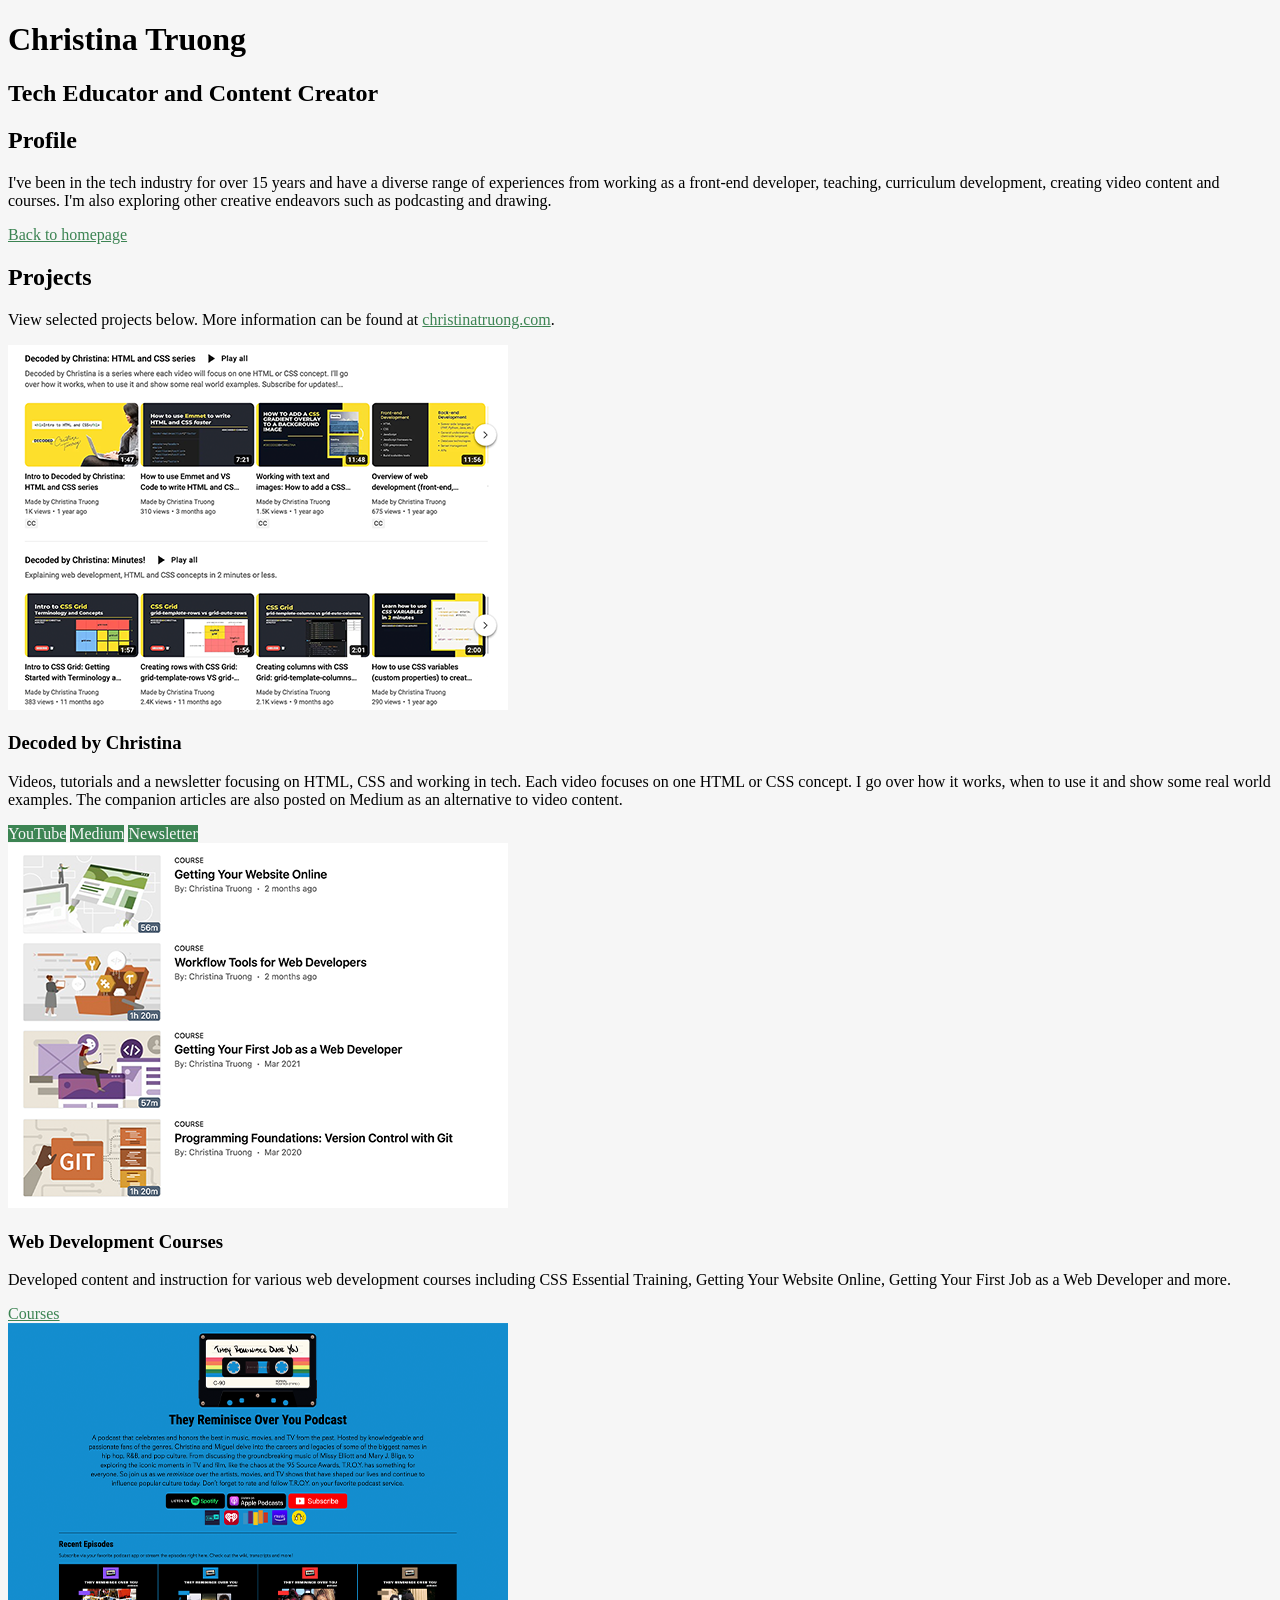
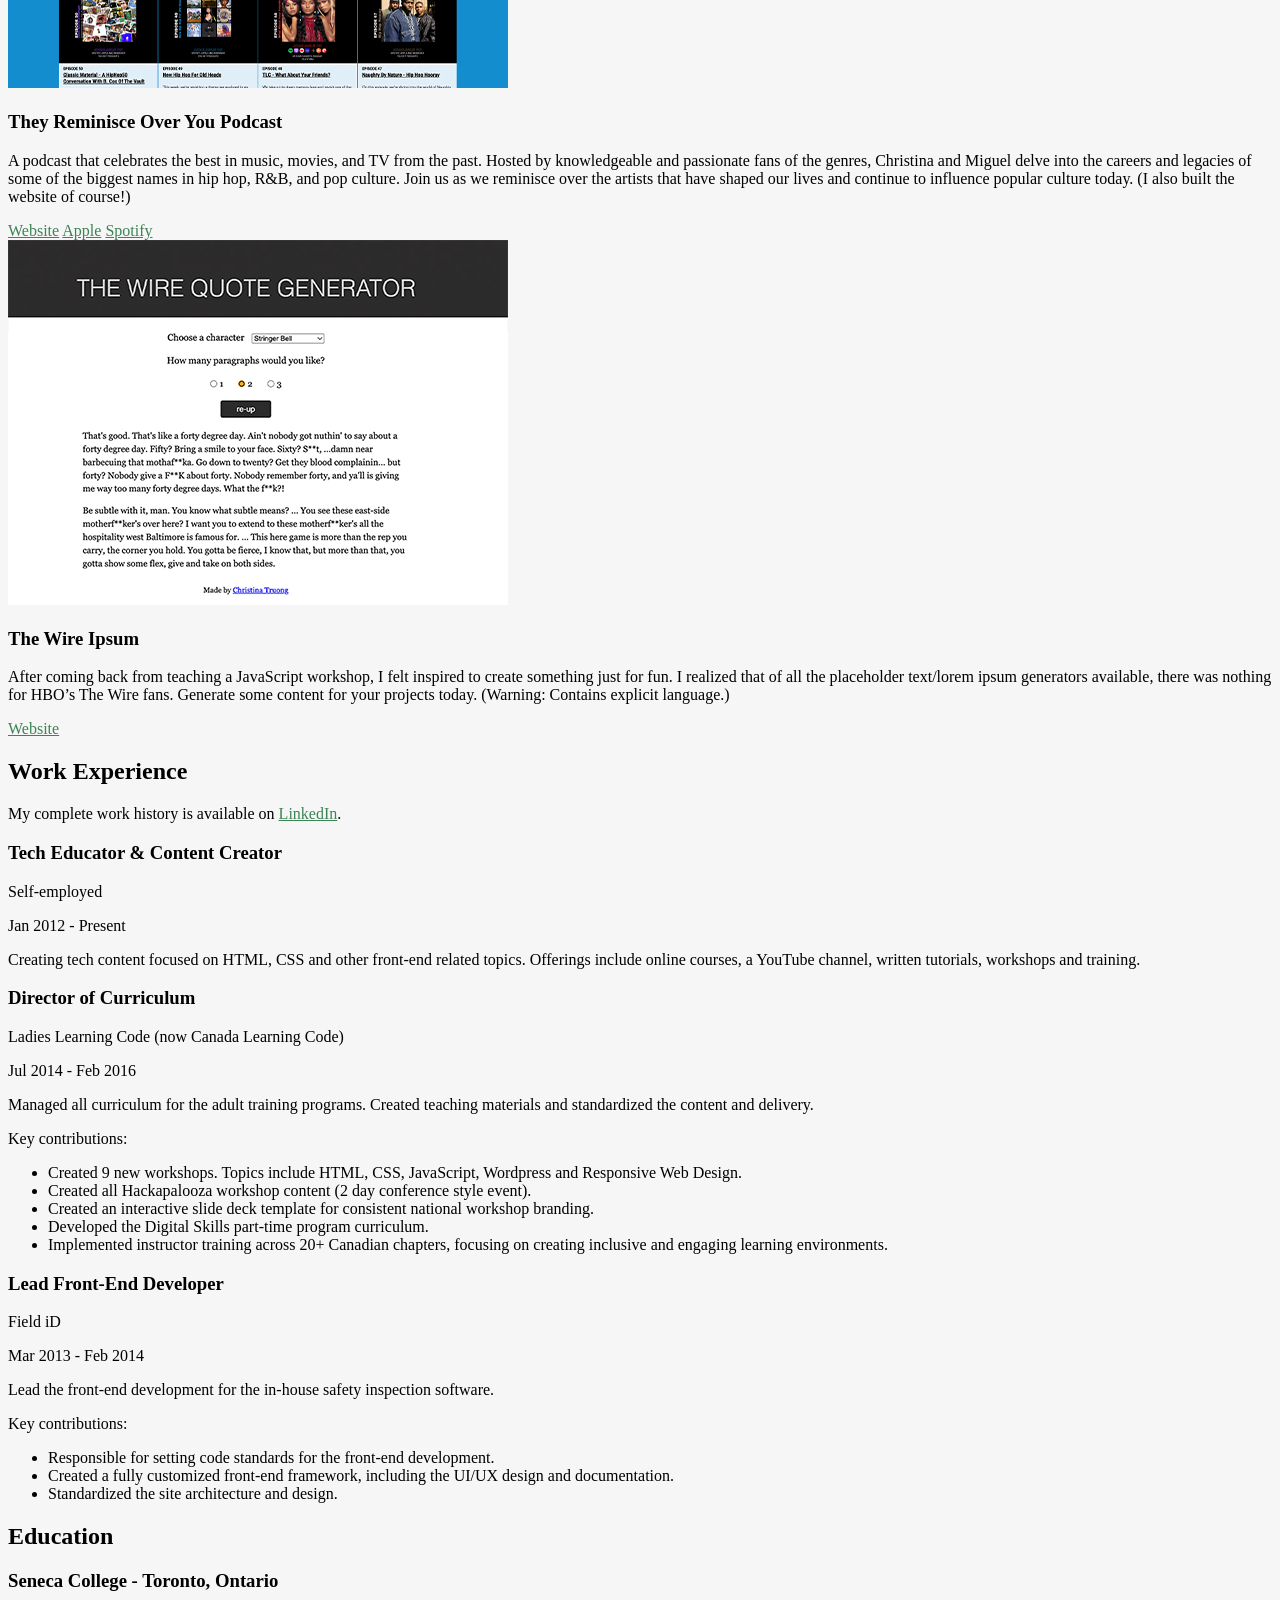
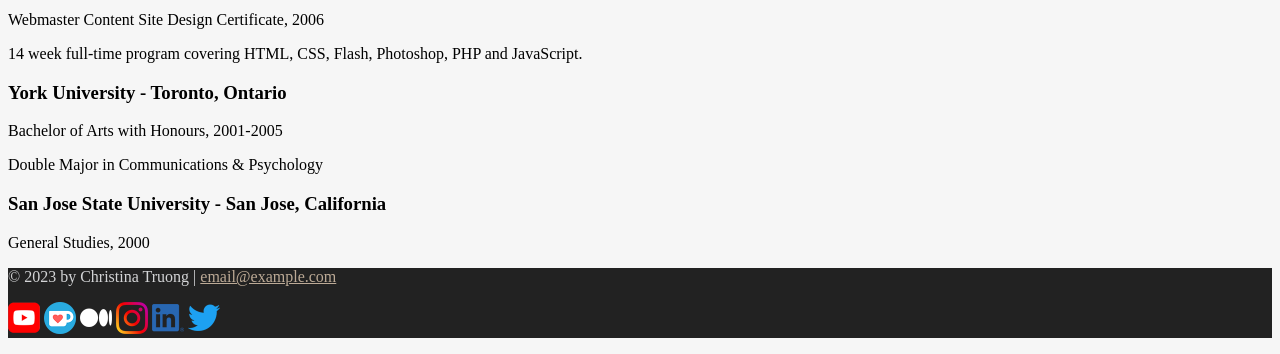
==== resume.html @ f08f42b4 "Style social links and box sizing" ====
<!DOCTYPE html>
<html lang="en">
  <head>
    <meta charset="UTF-8">
    <meta name="viewport" content="width=device-width, initial-scale=1.0">
    <title>Resume | Christina Truong, Tech Educator and Content Creator</title>
    <link rel="stylesheet" href="css/styles.css">
  </head>
  <body class="resume">
    <!-- //  INTRO  // -->
    <header>
      <h1>Christina Truong</h1>
      <h2>Tech Educator and Content Creator</h2>
    </header>

    <main>
      <!-- //  PROFILE  // -->
      <section>
        <h2>Profile</h2>
        <p>I've been in the tech industry for over 15 years and have a diverse range of experiences from working as a front-end developer, teaching, curriculum development, creating video content and courses. I'm also exploring other creative endeavors such as podcasting and drawing.</p>
        
        <a href="index.html">Back to homepage</a>
      </section>

      <!-- //  PROJECTS  // -->
      <section>
        <h2>Projects</h2>
        <p>View selected projects below. More information can be found at <a href="https://christinatruong.com" target="_blank">christinatruong.com</a>.</p>

        <section>
          <img src="images/project-decoded-youtube-500px.png" srcset="images/project-decoded-youtube-1000px.png 2x" alt="Decoded by Christina YouTube video thumbnails">
          <h3>Decoded by Christina</h3>
          <p>Videos, tutorials and a newsletter focusing on HTML, CSS and working in tech. Each video focuses on one HTML or CSS concept. I go over how it works, when to use it and show some real world examples. The companion articles are also posted on Medium as an alternative to video content.</p>
          <a class="btn" href="https://www.youtube.com/@madebychristina" target="_blank">YouTube</a>
          <a class="btn" href="https://medium.com/@christinatruong" target="_blank">Medium</a>
          <a class="btn" href="https://bychristina.substack.com/" target="_blank">Newsletter</a>
        </section>

        <section>
          <img src="images/project-courses-500px.png" srcset="images/project-courses-1000px.png 2x" alt="List of course names and thumbnails">
          <h3>Web Development Courses</h3>
          <p>Developed content and instruction for various web development courses including CSS Essential Training, Getting Your Website Online, Getting Your First Job as a Web Developer and more.</p>
          <a href="https://christinatruong.com/courses/" target="_blank">Courses</a>
        </section>

        <section>
          <img src="images/project-troy-podcast-500px.png" srcset="images/project-troy-podcast-1000px.png 2x" alt="The TROY podcast website homepage">
          <h3>They Reminisce Over You Podcast</h3>
          <p>A podcast that celebrates the best in music, movies, and TV from the past. Hosted by knowledgeable and passionate fans of the genres, Christina and Miguel delve into the careers and legacies of some of the biggest names in hip hop, R&B, and pop culture. Join us as we reminisce over the artists that have shaped our lives and continue to influence popular culture today. (I also built the website of course!)</p>
          <a href="https://troypodcast.com/" target="_blank">Website</a>
          <a href="https://podcasts.apple.com/us/podcast/they-reminisce-over-you/id1541737531" target="_blank">Apple</a>
          <a href="https://open.spotify.com/show/7JsQ0j7qldRFpHt63AI8Cn" target="_blank">Spotify</a>
        </section>
        
        <section>
          <img src="images/project-the-wire-ipsum-500px.png" srcset="images/project-the-wire-ipsum-1000px.png 2x" alt="The Wire Ipsum quote generator website">
          <h3>The Wire Ipsum</h3>
          <p>After coming back from teaching a JavaScript workshop, I felt inspired to create something just for fun. I realized that of all the placeholder text/lorem ipsum generators available, there was nothing for HBO’s The Wire fans. Generate some content for your projects today. (Warning: Contains explicit language.)</p>
          <a href="https://thewireipsum.com" target="_blank">Website</a>
        </section>
      </section>

      <!-- //  WORK EXPERIENCE  // -->
      <section>
        <!-- Start content edits below this line.  -->
        <h2>Work Experience</h2>
        <p>My complete work history is available on <a href="https://ca.linkedin.com/in/christinatruong" target="_blank">LinkedIn</a>.</p>

        <section>
          <h3>Tech Educator & Content Creator</h3>
          <p>Self-employed</p>
          <p>Jan 2012 - Present</p>
          
          <p>Creating tech content focused on HTML, CSS and other front-end related topics. Offerings include online courses, a YouTube channel, written tutorials, workshops and training.</p>
        </section>
  
        <section>
          <h3>Director of Curriculum</h3>
          <p>Ladies Learning Code (now Canada Learning Code)</p>
          <p>Jul 2014 - Feb 2016</p>
          
          <p>Managed all curriculum for the adult training programs. Created teaching materials and standardized the content and delivery.</p>
          <p>Key contributions:</p>
          <ul>
            <li>Created 9 new workshops. Topics include HTML, CSS, JavaScript, Wordpress and Responsive Web Design.</li>
            <li>Created all Hackapalooza workshop content (2 day conference style event).</li>
            <li>Created an interactive slide deck template for consistent national workshop branding.</li>
            <li>Developed the Digital Skills part-time program curriculum.</li>
            <li>Implemented instructor training across 20+ Canadian chapters, focusing on creating inclusive and engaging learning environments.</li>
          </ul>
        </section>
  
        <section>
          <h3>Lead Front-End Developer</h3>
          <p>Field iD</p>
          <p>Mar 2013 - Feb 2014</p>
          
          <p>Lead the front-end development for the in-house safety inspection software.</p>
          <p>Key contributions:</p>
          <ul>
            <li>Responsible for setting code standards for the front-end development.</li>
            <li>Created a fully customized front-end framework, including the UI/UX design and documentation.</li>
            <li>Standardized the site architecture and design.</li>
          </ul>
        </section>
      </section>


      <!-- //  EDUCATION & CERTIFICATIONS  // -->
      <section>
        <!-- Start content edits below this line.  -->
        <h2>Education</h2>

        <section>
          <h3>Seneca College - Toronto, Ontario</h3>
          <p>Webmaster Content Site Design Certificate, 2006</p>
          <p>14 week full-time program covering HTML, CSS, Flash, Photoshop, PHP and JavaScript.</p>
        </section>
  
        <section>
          <h3>York University - Toronto, Ontario</h3>
          <p>Bachelor of Arts with Honours, 2001-2005</p>
          <p>Double Major in Communications & Psychology</p>
        </section>
  
        <section>
          <h3>San Jose State University - San Jose, California</h3>
          <p>General Studies, 2000</p>
        </section>
      </section>
    </main>


    <!-- //  FOOTER INFO, SOCIAL MEDIA  // -->
    <footer>
      <p>© 2023 by Christina Truong |  <a href="mailto:email@example.com">email@example.com</a></p>

      <ul class="socials">
        <li>
          <a href="https://www.youtube.com/@madebychristina" target="_blank"><img src="images/icon-logo-youtube.png" alt="My YouTube channel"></a>
        </li>
        <li>
          <a href="https://ko-fi.com/christinatruong" target="_blank"><img src="images/icon-logo-ko-fi.png" alt="My Ko-Fi homepage"></a>
        </li>
        <li>
          <a href="https://medium.com/@christinatruong" target="_blank"><img src="images/icon-logo-medium.png" alt="My Medium homepage"></a>
        </li>
        <li>
          <a href="https://www.instagram.com/christina.is.online/" target="_blank"><img src="images/icon-logo-instagram.png" alt="My Instagram"></a>
        </li>
        <li>
          <a href="https://ca.linkedin.com/in/christinatruong" target="_blank"><img src="images/icon-logo-linkedin.png" alt="My LinkedIn profile"></a>
        </li>
        <li>
          <a href="https://twitter.com/christinatruong" target="_blank"><img src="images/icon-logo-twitter.png" alt="My Twitter profile"></a>
        </li>
      </ul>
    </footer>
  </body>
</html>
---- css/styles.css ----
/*
COLOR PALETTE

Dark green    #3c8453
Sandy beige   #bcaa96
Dark gray     #222222
Light gray    #d3d4d6
Off-white     #f6f6f6
*/

/* GLOBAL STYLES 
------------------------------------*/
/*
  https://www.paulirish.com/2012/box-sizing-border-box-ftw/
*/
html {
    box-sizing: border-box;
}
*, *:before, *:after {
    box-sizing: inherit;
}
body {
    background: #f6f6f6; 
}

/* links */
a {
    color: #3c8453;
}
a:hover {
    color: #bcaa96;
    text-decoration: none;
}
footer a {
    color: #bcaa96;
}
footer a:hover {
    color: #3c8453;
}
.btn {
    background: #3c8453;
    color: #f6f6f6;
    text-decoration: none;
}
/* HOME
------------------------------------*/
.home {
    background:url(../images/bg-home-office-studio.jpg) no-repeat;
    background-size: cover;
}
.home .content-wrapper {
    background: rgb(225 225 225 / 0.9);
}
/* RESUME
------------------------------------*/

/* Profile
------------------------------------*/

/* Projects
------------------------------------*/

/* Work Experience
------------------------------------*/

/* Education
------------------------------------*/


/* FOOTER
------------------------------------*/
footer {
    background: #222;
    color: #d3d4d6;
}
.socials {
    list-style: none;
    padding: 0;
}
.socials li {
    display: inline-flex;
}
.socials img {
   width: 32px;
}
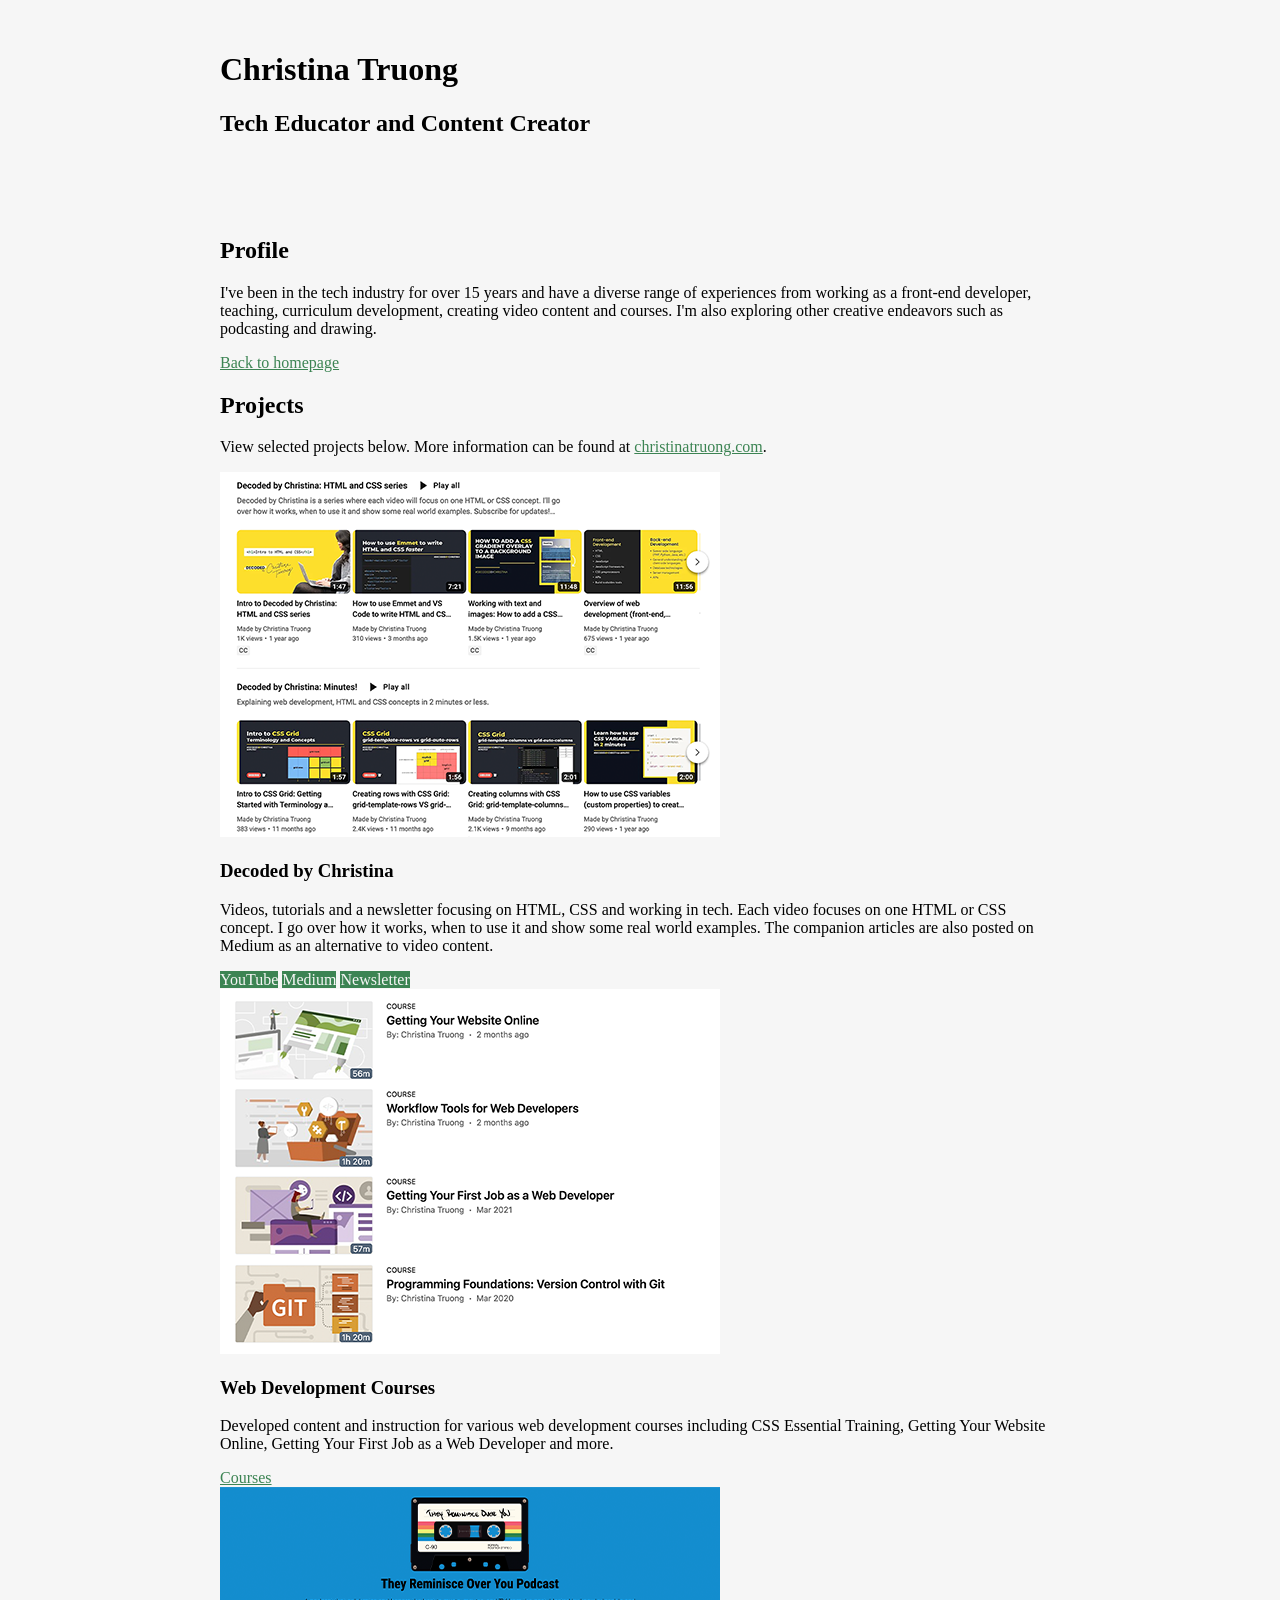
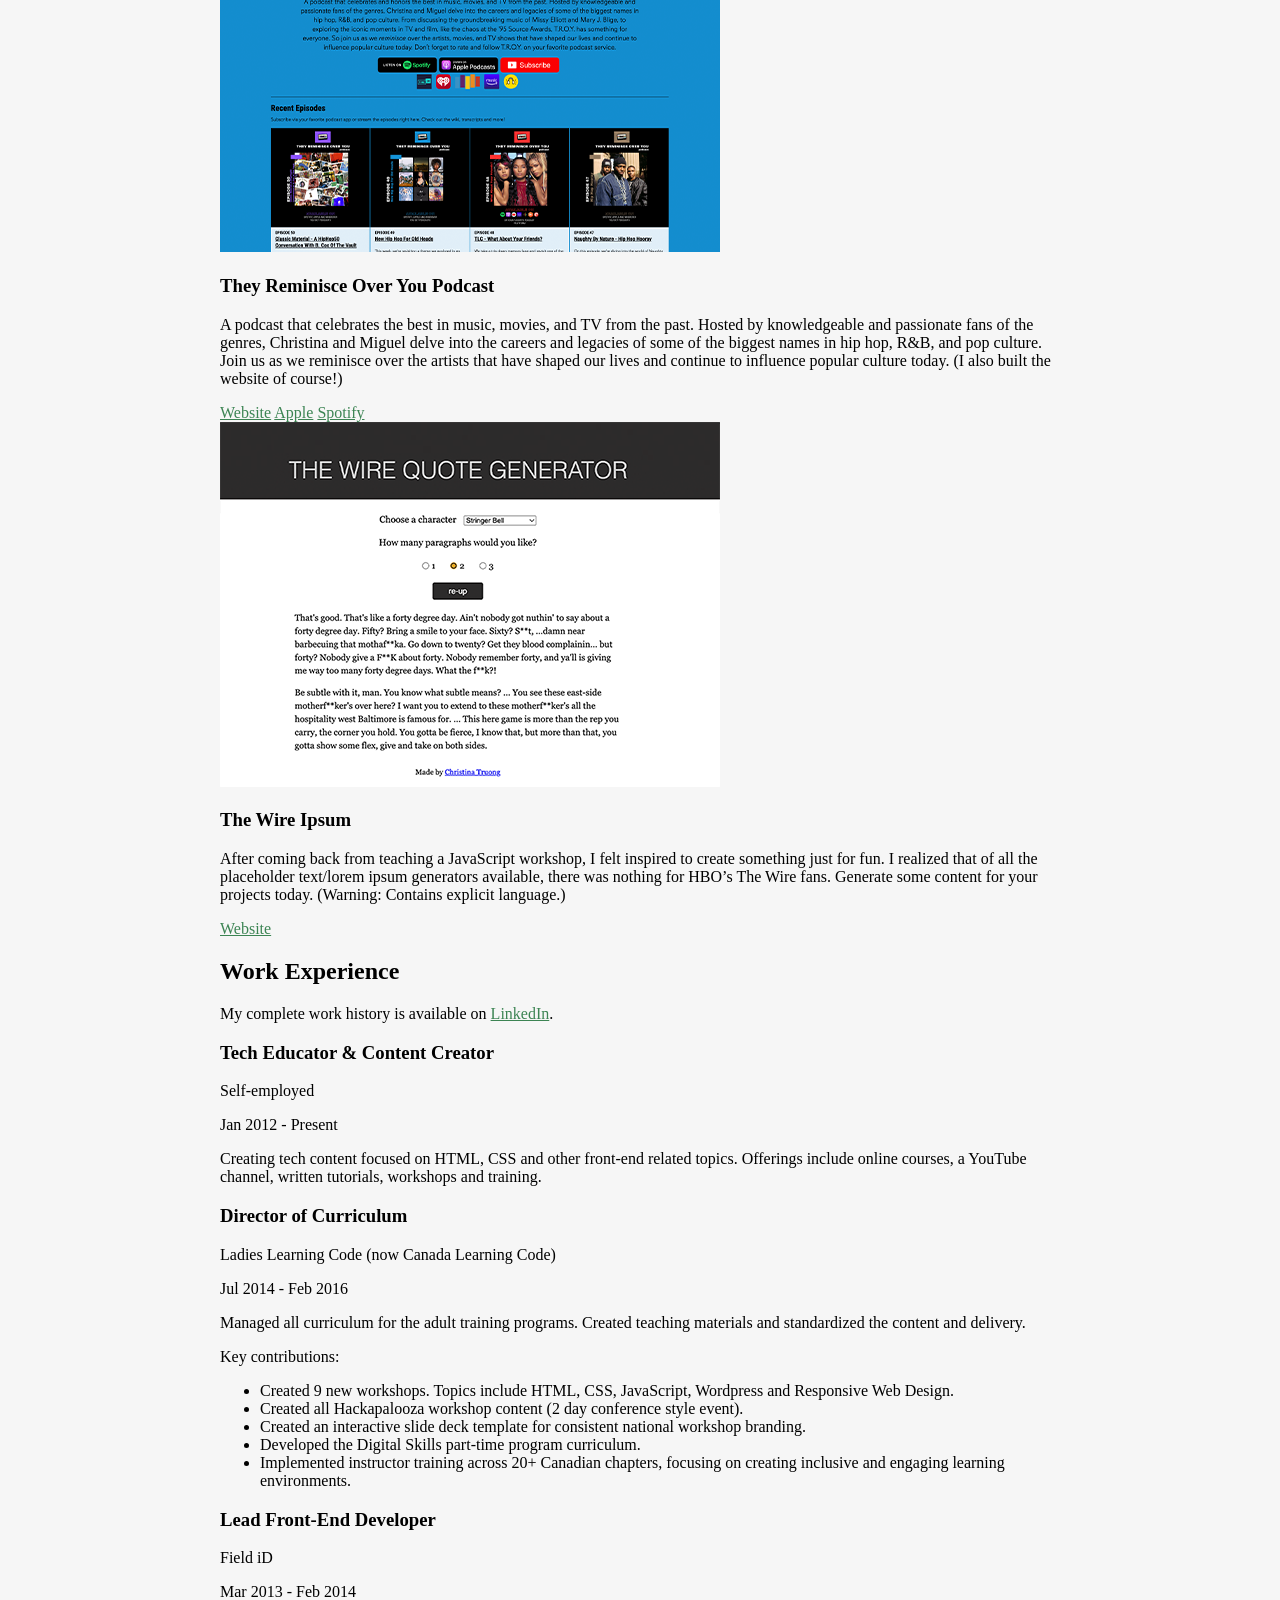
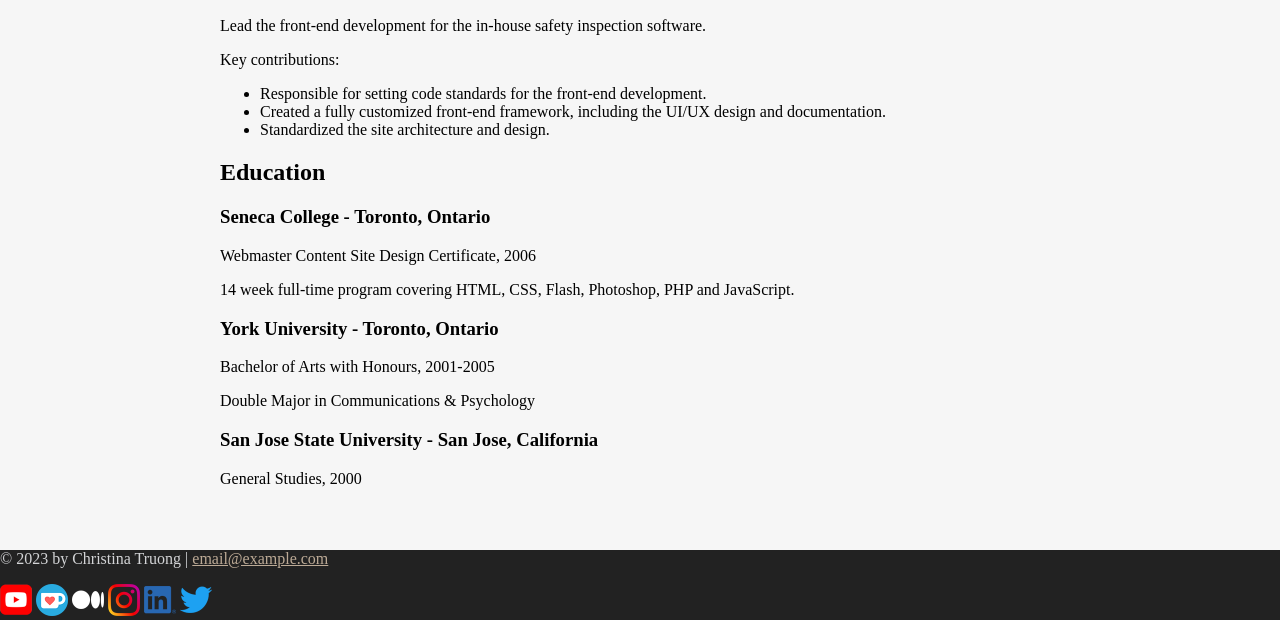
==== commit bf2ef484: "Style content wrapper" ====
--- a/resume.html
+++ b/resume.html
@@ -9,11 +9,13 @@
   <body class="resume">
     <!-- //  INTRO  // -->
     <header>
-      <h1>Christina Truong</h1>
-      <h2>Tech Educator and Content Creator</h2>
+      <div class="content-wrapper">
+        <h1>Christina Truong</h1>
+        <h2>Tech Educator and Content Creator</h2>
+      </div>
     </header>
-
-    <main>
+      
+    <main class="content-wrapper">
       <!-- //  PROFILE  // -->
       <section>
         <h2>Profile</h2>
--- a/css/styles.css
+++ b/css/styles.css
@@ -19,8 +19,12 @@
 *, *:before, *:after {
     box-sizing: inherit;
 }
+html, body{
+    height: 100%;
+}
 body {
-    background: #f6f6f6; 
+    background: #f6f6f6;
+    margin: 0; 
 }
 
 /* links */
@@ -41,6 +45,11 @@
     background: #3c8453;
     color: #f6f6f6;
     text-decoration: none;
+}
+.content-wrapper {
+    margin: 0 auto;
+    padding: 30px;
+    width: 900px;
 }
 /* HOME
 ------------------------------------*/
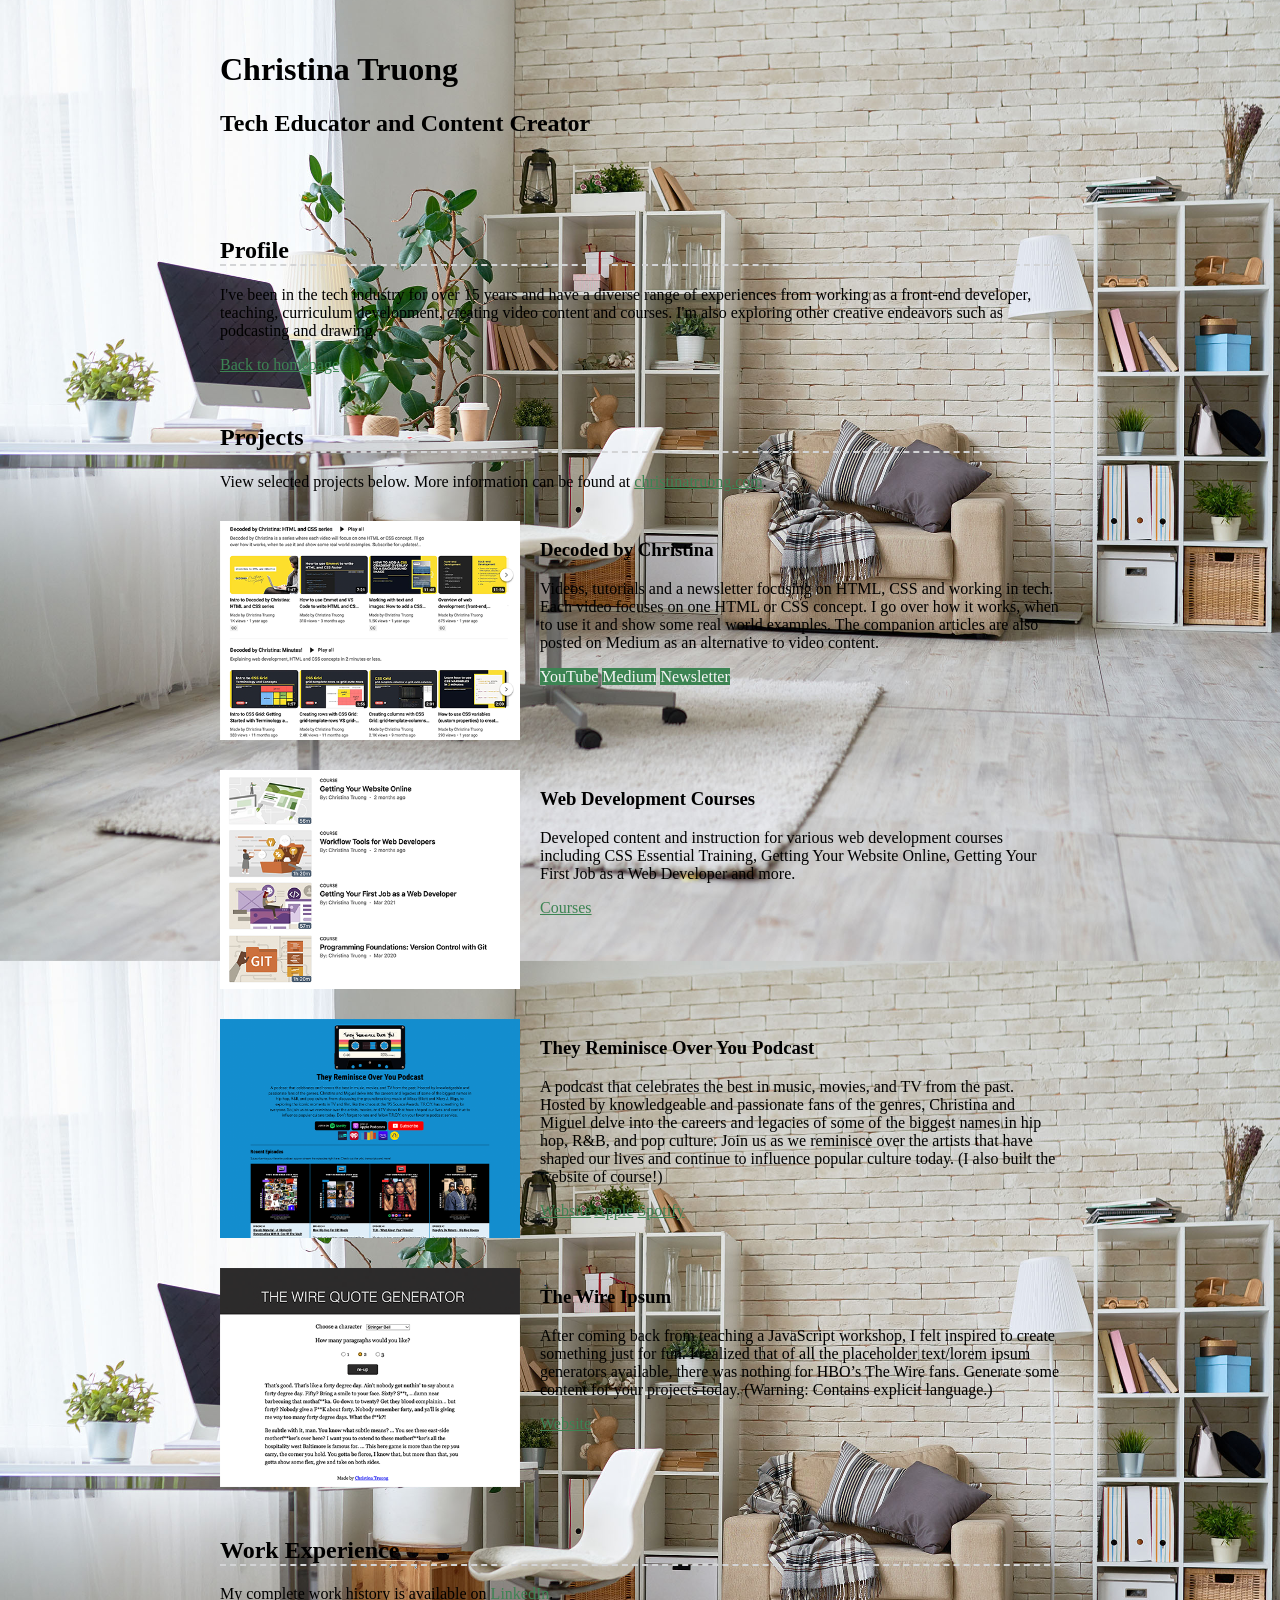
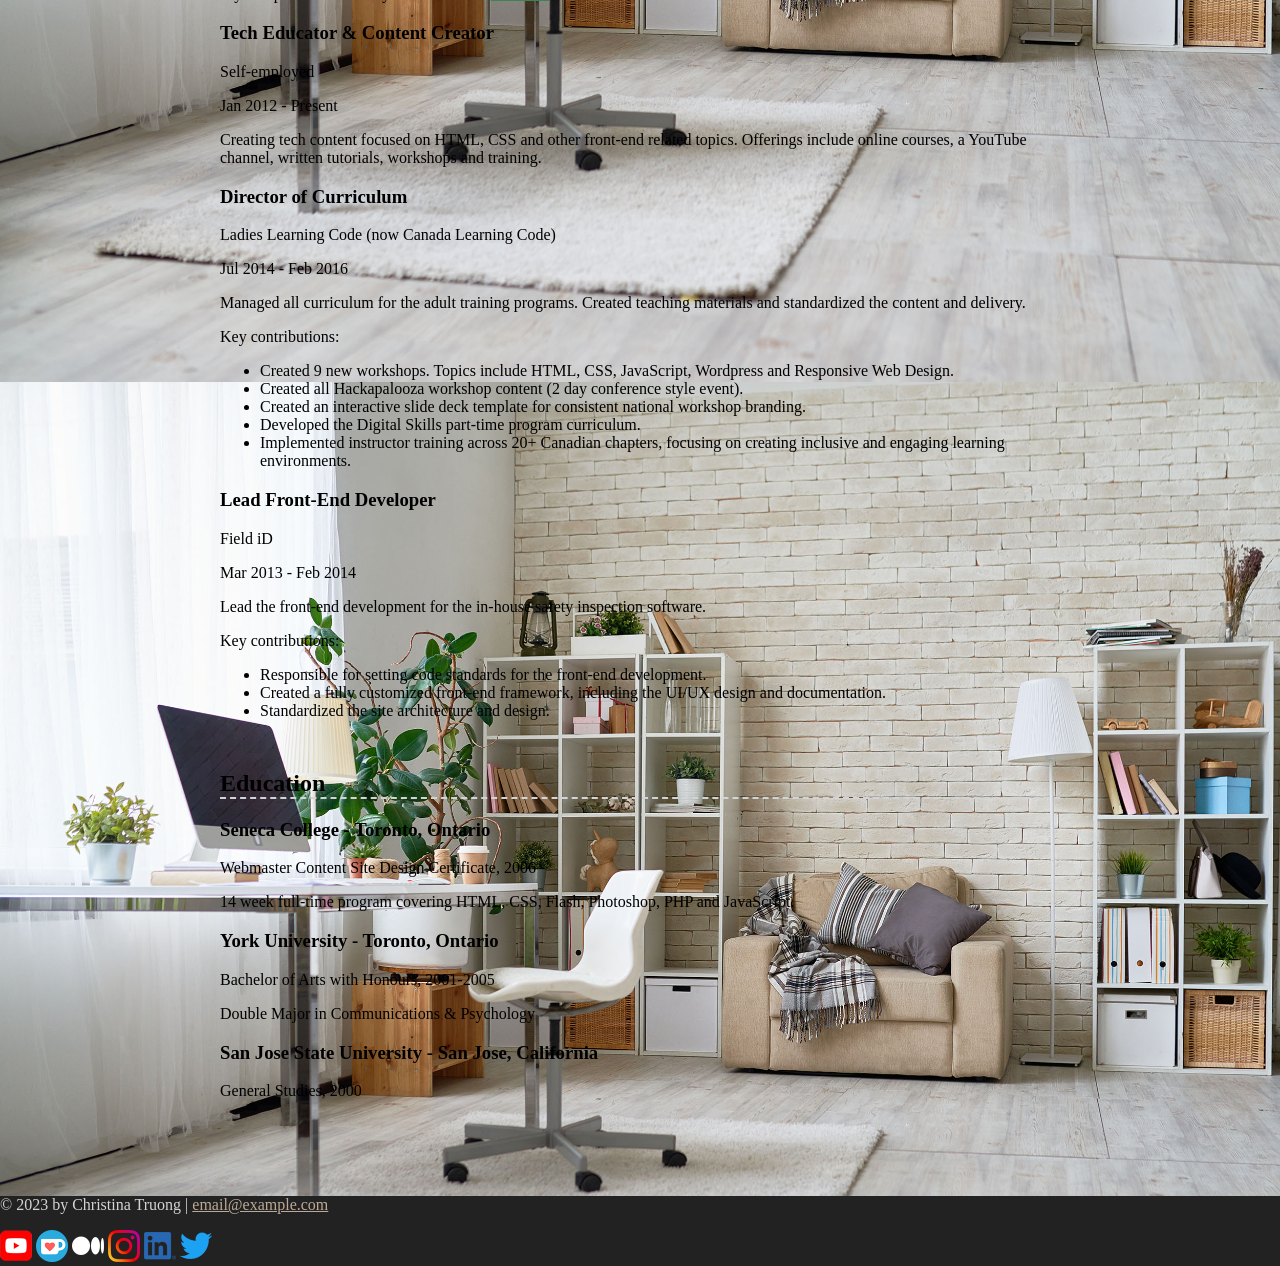
==== commit 2fde8cbe: "Style project and resume sections" ====
--- a/resume.html
+++ b/resume.html
@@ -17,7 +17,7 @@
       
     <main class="content-wrapper">
       <!-- //  PROFILE  // -->
-      <section>
+      <section class="resume-section">
         <h2>Profile</h2>
         <p>I've been in the tech industry for over 15 years and have a diverse range of experiences from working as a front-end developer, teaching, curriculum development, creating video content and courses. I'm also exploring other creative endeavors such as podcasting and drawing.</p>
         
@@ -25,11 +25,11 @@
       </section>
 
       <!-- //  PROJECTS  // -->
-      <section>
+      <section class="resume-section">
         <h2>Projects</h2>
         <p>View selected projects below. More information can be found at <a href="https://christinatruong.com" target="_blank">christinatruong.com</a>.</p>
 
-        <section>
+        <section class="project-item">
           <img src="images/project-decoded-youtube-500px.png" srcset="images/project-decoded-youtube-1000px.png 2x" alt="Decoded by Christina YouTube video thumbnails">
           <h3>Decoded by Christina</h3>
           <p>Videos, tutorials and a newsletter focusing on HTML, CSS and working in tech. Each video focuses on one HTML or CSS concept. I go over how it works, when to use it and show some real world examples. The companion articles are also posted on Medium as an alternative to video content.</p>
@@ -38,14 +38,14 @@
           <a class="btn" href="https://bychristina.substack.com/" target="_blank">Newsletter</a>
         </section>
 
-        <section>
+        <section class="project-item">
           <img src="images/project-courses-500px.png" srcset="images/project-courses-1000px.png 2x" alt="List of course names and thumbnails">
           <h3>Web Development Courses</h3>
           <p>Developed content and instruction for various web development courses including CSS Essential Training, Getting Your Website Online, Getting Your First Job as a Web Developer and more.</p>
           <a href="https://christinatruong.com/courses/" target="_blank">Courses</a>
         </section>
 
-        <section>
+        <section class="project-item">
           <img src="images/project-troy-podcast-500px.png" srcset="images/project-troy-podcast-1000px.png 2x" alt="The TROY podcast website homepage">
           <h3>They Reminisce Over You Podcast</h3>
           <p>A podcast that celebrates the best in music, movies, and TV from the past. Hosted by knowledgeable and passionate fans of the genres, Christina and Miguel delve into the careers and legacies of some of the biggest names in hip hop, R&B, and pop culture. Join us as we reminisce over the artists that have shaped our lives and continue to influence popular culture today. (I also built the website of course!)</p>
@@ -54,7 +54,7 @@
           <a href="https://open.spotify.com/show/7JsQ0j7qldRFpHt63AI8Cn" target="_blank">Spotify</a>
         </section>
         
-        <section>
+        <section class="project-item">
           <img src="images/project-the-wire-ipsum-500px.png" srcset="images/project-the-wire-ipsum-1000px.png 2x" alt="The Wire Ipsum quote generator website">
           <h3>The Wire Ipsum</h3>
           <p>After coming back from teaching a JavaScript workshop, I felt inspired to create something just for fun. I realized that of all the placeholder text/lorem ipsum generators available, there was nothing for HBO’s The Wire fans. Generate some content for your projects today. (Warning: Contains explicit language.)</p>
@@ -63,7 +63,7 @@
       </section>
 
       <!-- //  WORK EXPERIENCE  // -->
-      <section>
+      <section class="resume-section">
         <!-- Start content edits below this line.  -->
         <h2>Work Experience</h2>
         <p>My complete work history is available on <a href="https://ca.linkedin.com/in/christinatruong" target="_blank">LinkedIn</a>.</p>
@@ -109,7 +109,7 @@
 
 
       <!-- //  EDUCATION & CERTIFICATIONS  // -->
-      <section>
+      <section class="resume-section">
         <!-- Start content edits below this line.  -->
         <h2>Education</h2>
 
--- a/css/styles.css
+++ b/css/styles.css
@@ -62,10 +62,30 @@
 }
 /* RESUME
 ------------------------------------*/
-
+.resume {
+    background:url(../images/bg-home-office-studio.jpg) center;
+    background-size: cover;
+    content: "";
+    display: block;
+    height: 375px;
+}
 /* Profile
 ------------------------------------*/
-
+.project-item {
+    display: flow-root;
+    margin: 30px 0;
+}
+.project-item img {
+    width: 300px;
+    float: left;
+    margin-right: 20px;
+}
+.resume-section {
+    margin-bottom: 50px;
+}
+.resume-section h2 {
+   border-bottom: 2px dashed #d3d4d6;
+}
 /* Projects
 ------------------------------------*/
 
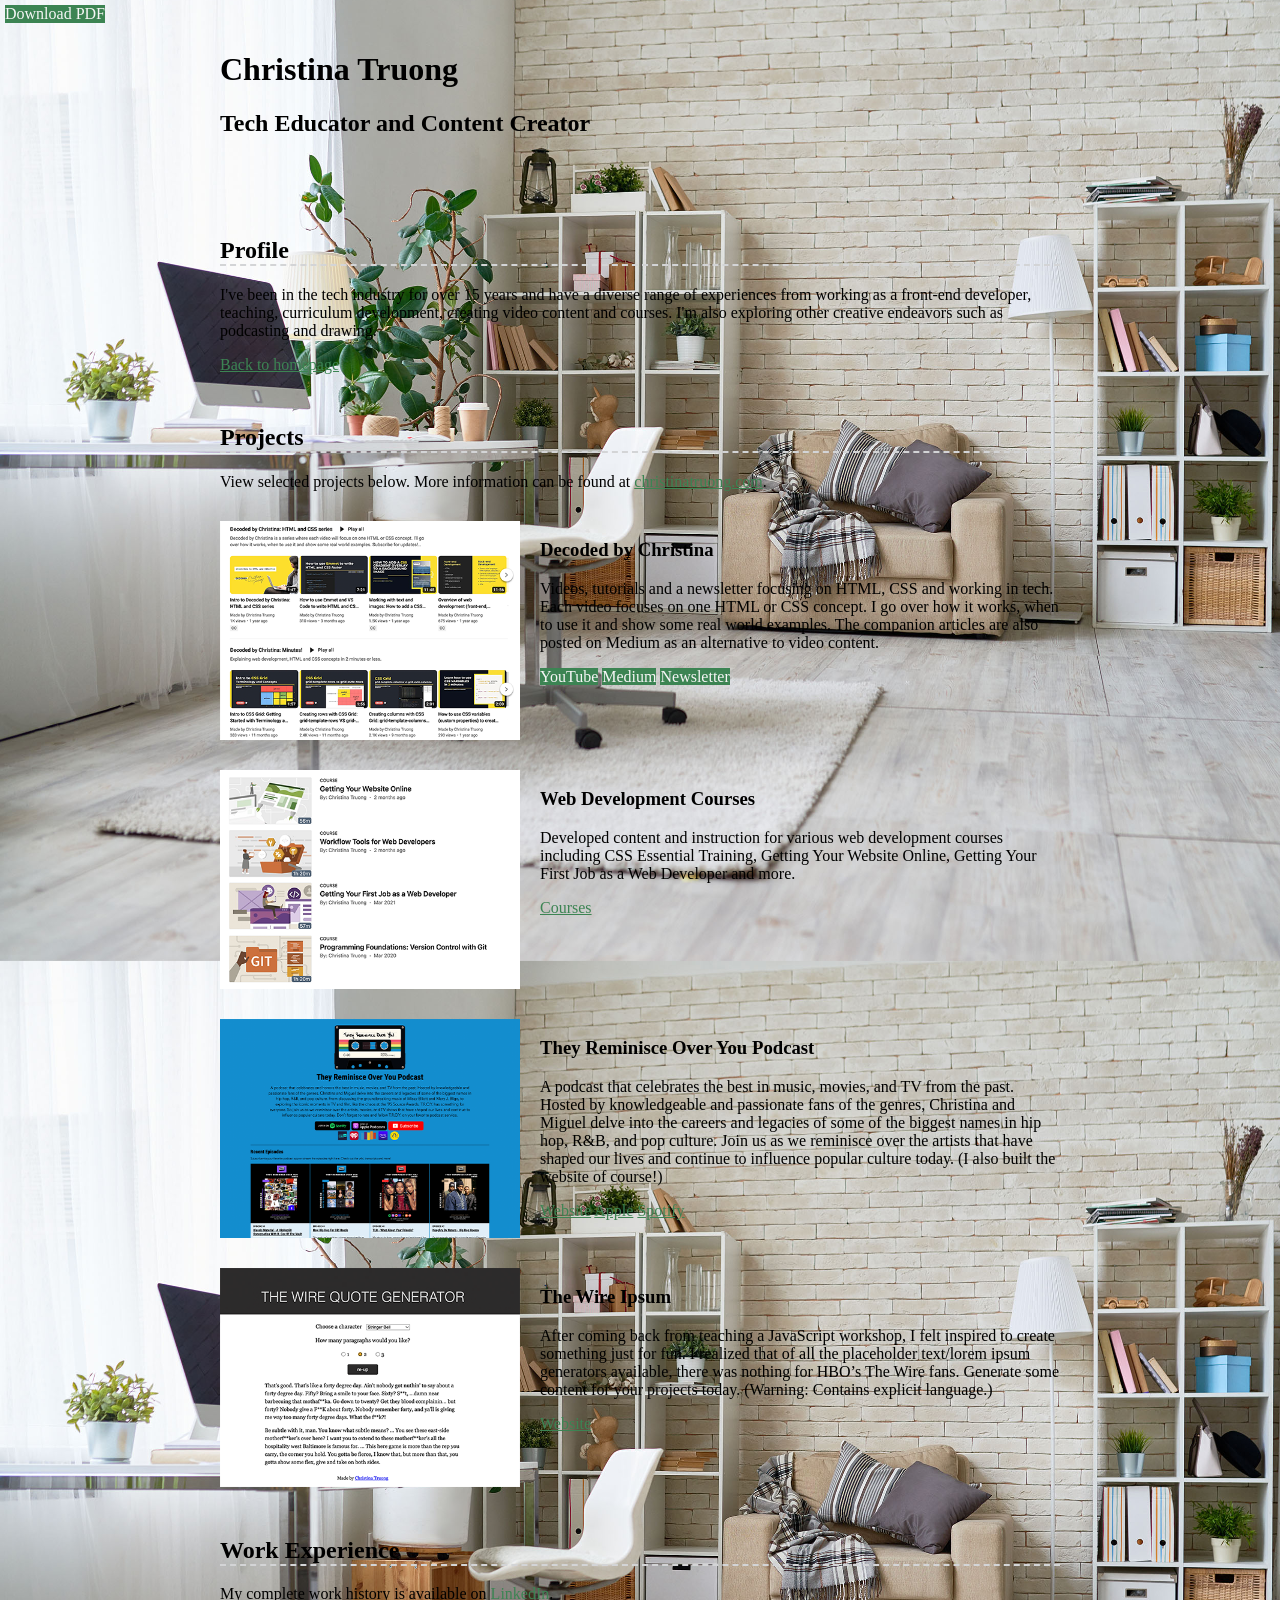
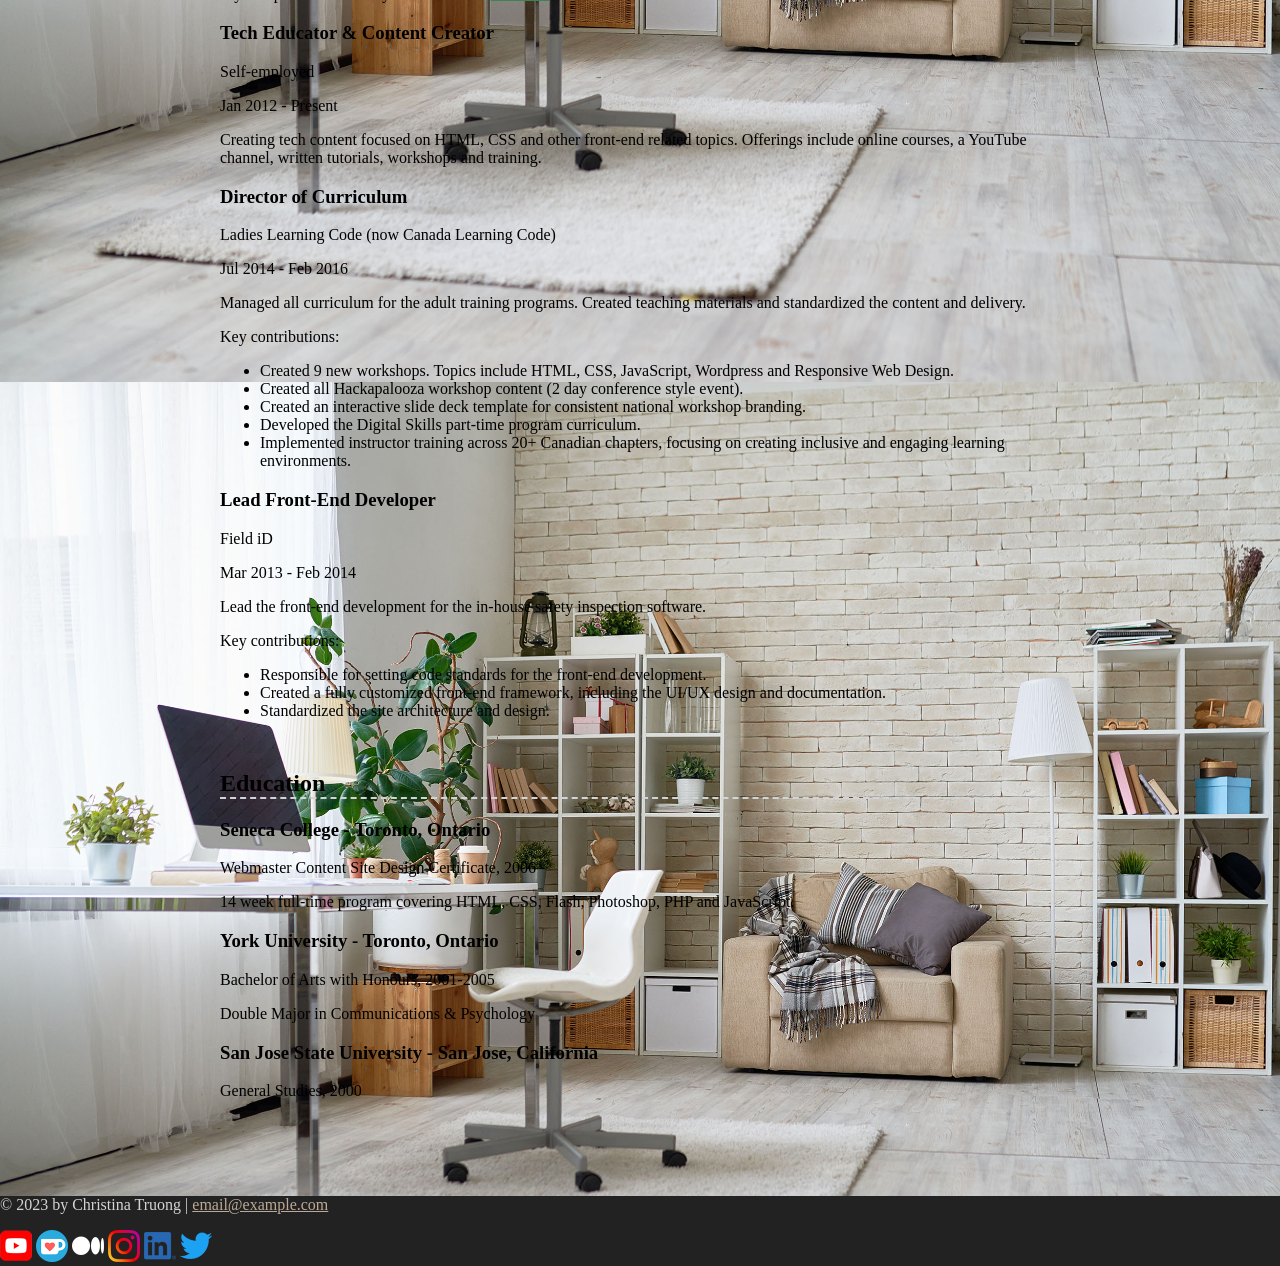
==== commit 9d859364: "Position download link" ====
--- a/resume.html
+++ b/resume.html
@@ -7,6 +7,7 @@
     <link rel="stylesheet" href="css/styles.css">
   </head>
   <body class="resume">
+    <a class="btn download-link" href="ctruong-resume.pdf">Download PDF</a>
     <!-- //  INTRO  // -->
     <header>
       <div class="content-wrapper">
--- a/css/styles.css
+++ b/css/styles.css
@@ -86,6 +86,11 @@
 .resume-section h2 {
    border-bottom: 2px dashed #d3d4d6;
 }
+.download-link {
+    position: fixed;
+    top: 5px;
+    left: 5px;
+}
 /* Projects
 ------------------------------------*/
 
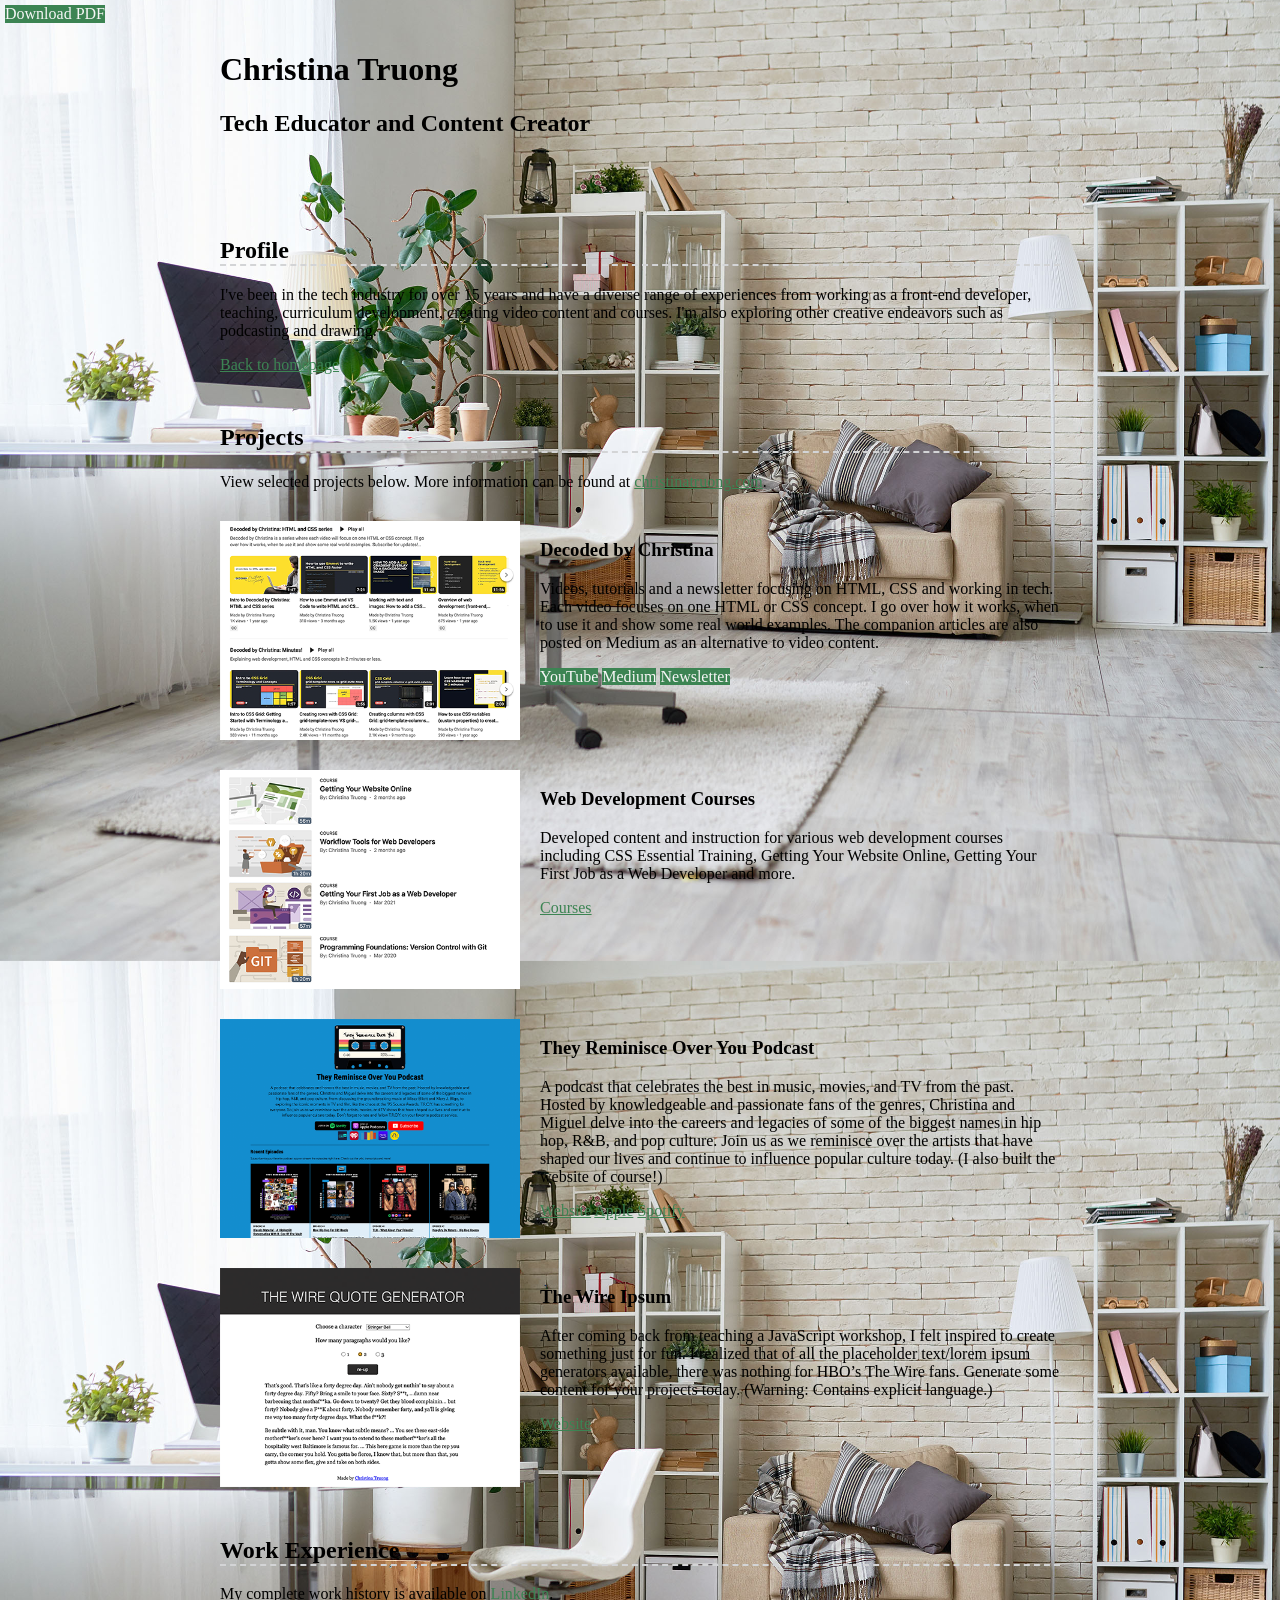
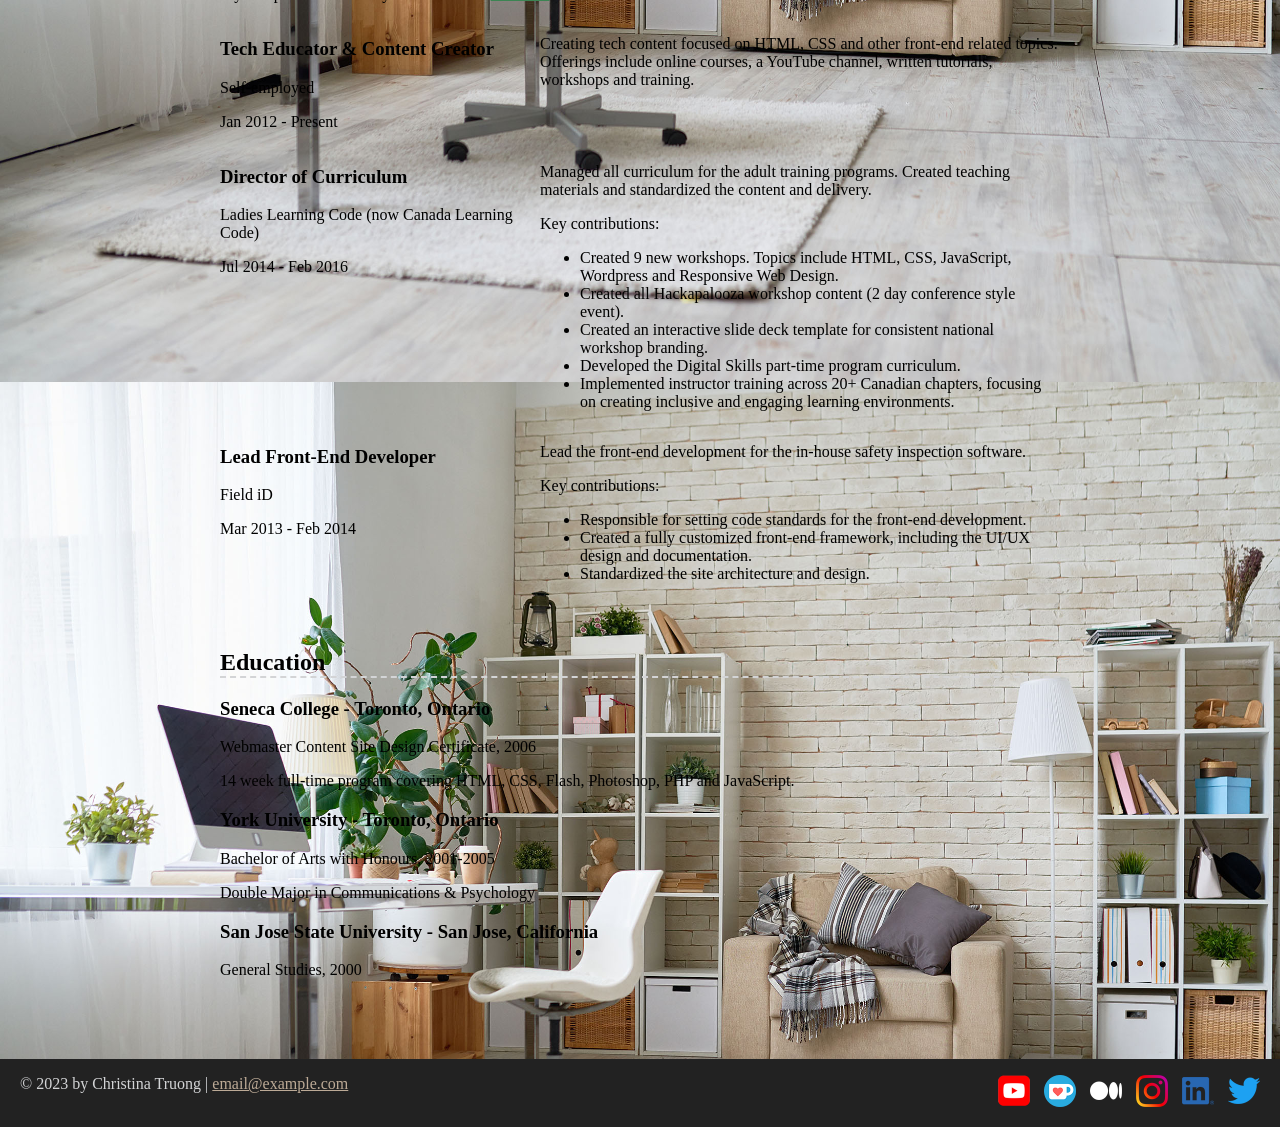
==== commit 0a06147b: "Add grid layout to work section" ====
--- a/resume.html
+++ b/resume.html
@@ -69,42 +69,51 @@
         <h2>Work Experience</h2>
         <p>My complete work history is available on <a href="https://ca.linkedin.com/in/christinatruong" target="_blank">LinkedIn</a>.</p>
 
-        <section>
-          <h3>Tech Educator & Content Creator</h3>
-          <p>Self-employed</p>
-          <p>Jan 2012 - Present</p>
-          
-          <p>Creating tech content focused on HTML, CSS and other front-end related topics. Offerings include online courses, a YouTube channel, written tutorials, workshops and training.</p>
+        <section class="work-item">
+          <div class="work-details">
+            <h3>Tech Educator & Content Creator</h3>
+            <p>Self-employed</p>
+            <p>Jan 2012 - Present</p>
+          </div>
+          <div class="work-summary">
+            <p>Creating tech content focused on HTML, CSS and other front-end related topics. Offerings include online courses, a YouTube channel, written tutorials, workshops and training.</p>
+          </div>
         </section>
   
-        <section>
-          <h3>Director of Curriculum</h3>
-          <p>Ladies Learning Code (now Canada Learning Code)</p>
-          <p>Jul 2014 - Feb 2016</p>
-          
-          <p>Managed all curriculum for the adult training programs. Created teaching materials and standardized the content and delivery.</p>
-          <p>Key contributions:</p>
-          <ul>
-            <li>Created 9 new workshops. Topics include HTML, CSS, JavaScript, Wordpress and Responsive Web Design.</li>
-            <li>Created all Hackapalooza workshop content (2 day conference style event).</li>
-            <li>Created an interactive slide deck template for consistent national workshop branding.</li>
-            <li>Developed the Digital Skills part-time program curriculum.</li>
-            <li>Implemented instructor training across 20+ Canadian chapters, focusing on creating inclusive and engaging learning environments.</li>
-          </ul>
+        <section class="work-item">
+          <div class="work-details">
+            <h3>Director of Curriculum</h3>
+            <p>Ladies Learning Code (now Canada Learning Code)</p>
+            <p>Jul 2014 - Feb 2016</p>
+          </div>
+          <div class="work-summary">
+            <p>Managed all curriculum for the adult training programs. Created teaching materials and standardized the content and delivery.</p>
+            <p>Key contributions:</p>
+            <ul>
+              <li>Created 9 new workshops. Topics include HTML, CSS, JavaScript, Wordpress and Responsive Web Design.</li>
+              <li>Created all Hackapalooza workshop content (2 day conference style event).</li>
+              <li>Created an interactive slide deck template for consistent national workshop branding.</li>
+              <li>Developed the Digital Skills part-time program curriculum.</li>
+              <li>Implemented instructor training across 20+ Canadian chapters, focusing on creating inclusive and engaging learning environments.</li>
+            </ul>
+          </div>
         </section>
   
-        <section>
-          <h3>Lead Front-End Developer</h3>
-          <p>Field iD</p>
-          <p>Mar 2013 - Feb 2014</p>
-          
-          <p>Lead the front-end development for the in-house safety inspection software.</p>
-          <p>Key contributions:</p>
-          <ul>
-            <li>Responsible for setting code standards for the front-end development.</li>
-            <li>Created a fully customized front-end framework, including the UI/UX design and documentation.</li>
-            <li>Standardized the site architecture and design.</li>
-          </ul>
+        <section class="work-item">
+          <div class="work-details">
+            <h3>Lead Front-End Developer</h3>
+            <p>Field iD</p>
+            <p>Mar 2013 - Feb 2014</p>
+          </div>
+          <div class="work-summary">
+            <p>Lead the front-end development for the in-house safety inspection software.</p>
+            <p>Key contributions:</p>
+            <ul>
+              <li>Responsible for setting code standards for the front-end development.</li>
+              <li>Created a fully customized front-end framework, including the UI/UX design and documentation.</li>
+              <li>Standardized the site architecture and design.</li>
+            </ul>
+          </div>
         </section>
       </section>
 
--- a/css/styles.css
+++ b/css/styles.css
@@ -56,9 +56,16 @@
 .home {
     background:url(../images/bg-home-office-studio.jpg) no-repeat;
     background-size: cover;
+    display: flex;
+    flex-direction: column;
 }
 .home .content-wrapper {
     background: rgb(225 225 225 / 0.9);
+    flex: 1 0 auto;
+}
+.content-bg {
+    background: rgb(225 225 225 / 0.9);
+    padding: 30px;
 }
 /* RESUME
 ------------------------------------*/
@@ -96,7 +103,11 @@
 
 /* Work Experience
 ------------------------------------*/
-
+.work-item {
+    display: grid;
+    grid-template-columns: 300px 2fr;
+    column-gap: 20px;
+}
 /* Education
 ------------------------------------*/
 
@@ -106,6 +117,9 @@
 footer {
     background: #222;
     color: #d3d4d6;
+    display: flex;
+    justify-content: space-between;
+    padding: 0 20px;
 }
 .socials {
     list-style: none;
@@ -113,7 +127,11 @@
 }
 .socials li {
     display: inline-flex;
+    margin-left: 10px;
 }
 .socials img {
    width: 32px;
+}
+.socials img:hover {
+    opacity: 0.5;
 }
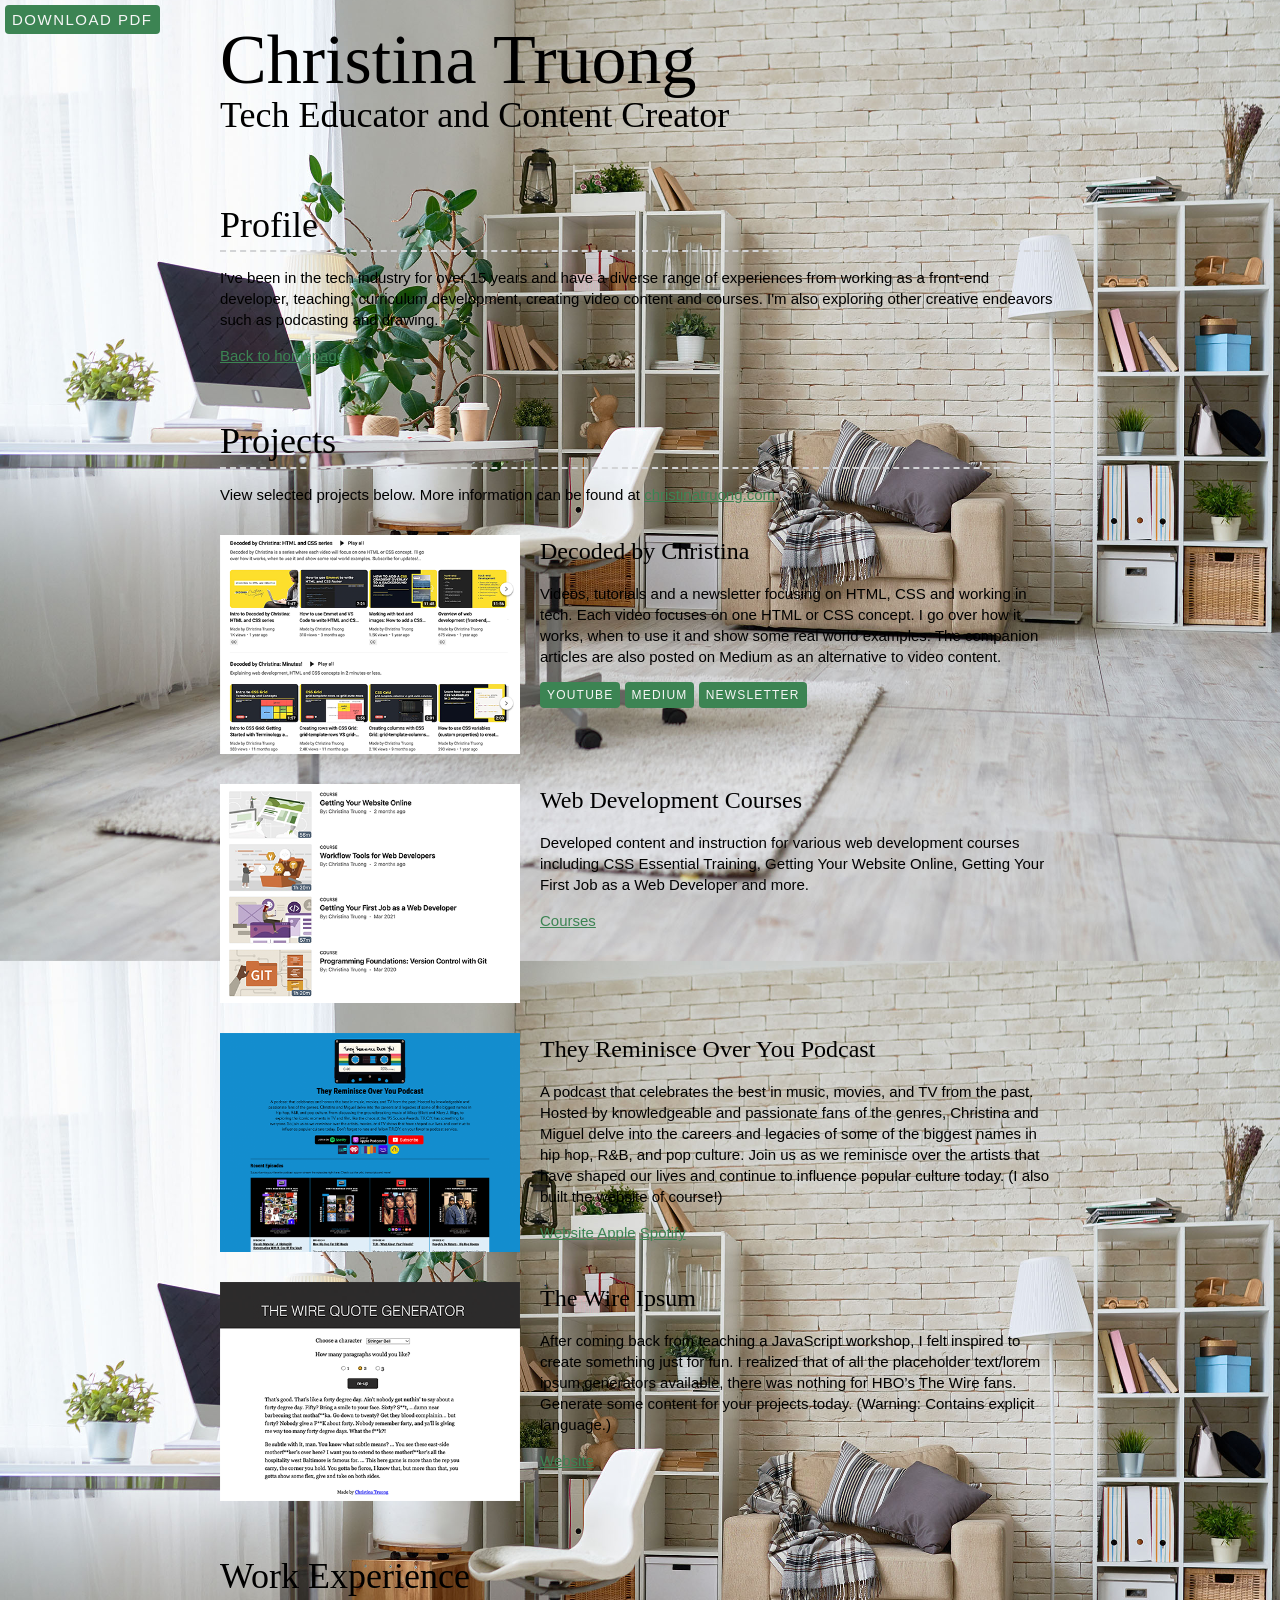
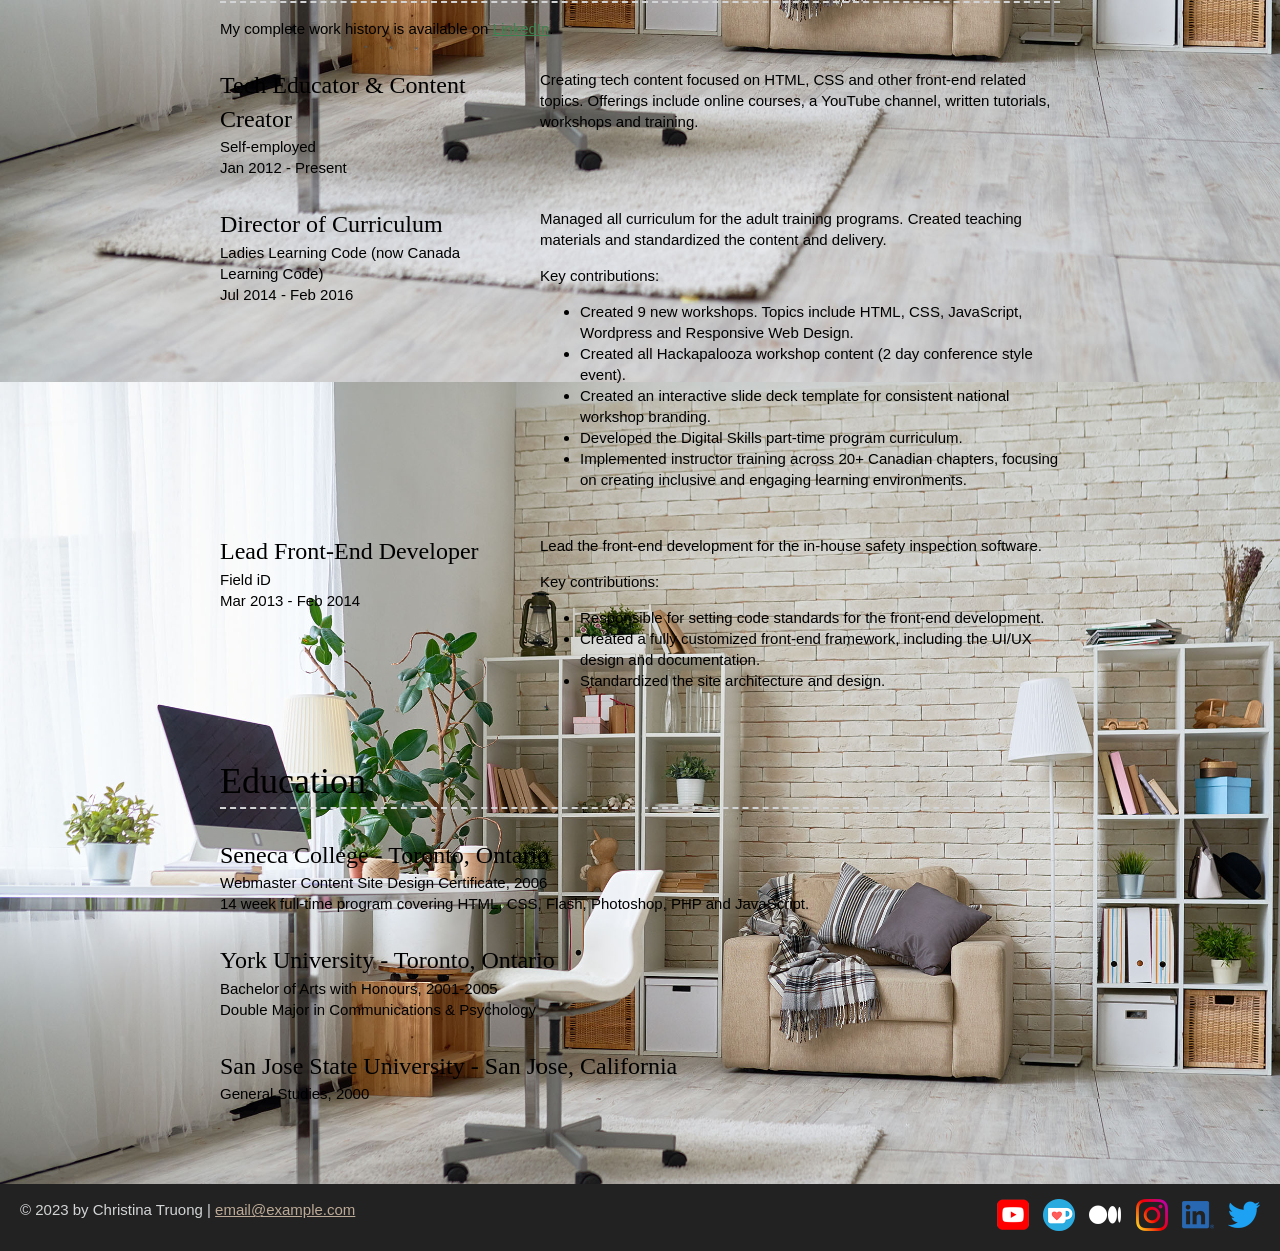
==== commit 0aad385d: "Refine layout, buttons, and section spacing" ====
--- a/resume.html
+++ b/resume.html
@@ -123,19 +123,19 @@
         <!-- Start content edits below this line.  -->
         <h2>Education</h2>
 
-        <section>
+        <section class="education-item">
           <h3>Seneca College - Toronto, Ontario</h3>
           <p>Webmaster Content Site Design Certificate, 2006</p>
           <p>14 week full-time program covering HTML, CSS, Flash, Photoshop, PHP and JavaScript.</p>
         </section>
   
-        <section>
+        <section class="education-item">
           <h3>York University - Toronto, Ontario</h3>
           <p>Bachelor of Arts with Honours, 2001-2005</p>
           <p>Double Major in Communications & Psychology</p>
         </section>
   
-        <section>
+        <section class="education-item">
           <h3>San Jose State University - San Jose, California</h3>
           <p>General Studies, 2000</p>
         </section>
--- a/css/styles.css
+++ b/css/styles.css
@@ -15,6 +15,7 @@
 */
 html {
     box-sizing: border-box;
+    font-size: 62.5%; /* set default to 10px */
 }
 *, *:before, *:after {
     box-sizing: inherit;
@@ -24,9 +25,26 @@
 }
 body {
     background: #f6f6f6;
-    margin: 0; 
+    margin: 0;
+    font-family: 'Open Sans', sans-serif; 
+    font-size: 1.5rem;
+    line-height: 1.4;
 }
-
+h1, h2, h3 {
+    font-family: 'Caveat', cursive;
+    font-weight: 400;
+    margin: 0;
+}
+h1 {
+    font-size: 7rem;
+    line-height: 0.85;
+}
+h2 {
+    font-size: 3.6rem;
+}
+h3 {
+    font-size: 2.4rem;
+}
 /* links */
 a {
     color: #3c8453;
@@ -45,6 +63,13 @@
     background: #3c8453;
     color: #f6f6f6;
     text-decoration: none;
+    text-transform: uppercase;
+    font-size: 1.2rem;
+    display: inline-block;
+    padding: 7px;
+    letter-spacing: 0.1em;
+    line-height: 1;
+    border-radius: 4px;
 }
 .content-wrapper {
     margin: 0 auto;
@@ -97,6 +122,7 @@
     position: fixed;
     top: 5px;
     left: 5px;
+    font-size: 1.5rem;
 }
 /* Projects
 ------------------------------------*/
@@ -107,10 +133,22 @@
     display: grid;
     grid-template-columns: 300px 2fr;
     column-gap: 20px;
+    margin: 30px 0;
+}
+.work-details p {
+    margin: 0;
+}
+.work-summary p {
+    margin-top: 0;
 }
 /* Education
 ------------------------------------*/
-
+.education-item {
+    margin: 30px 0;
+}
+.education-item p {
+    margin: 0;
+}
 
 /* FOOTER
 ------------------------------------*/
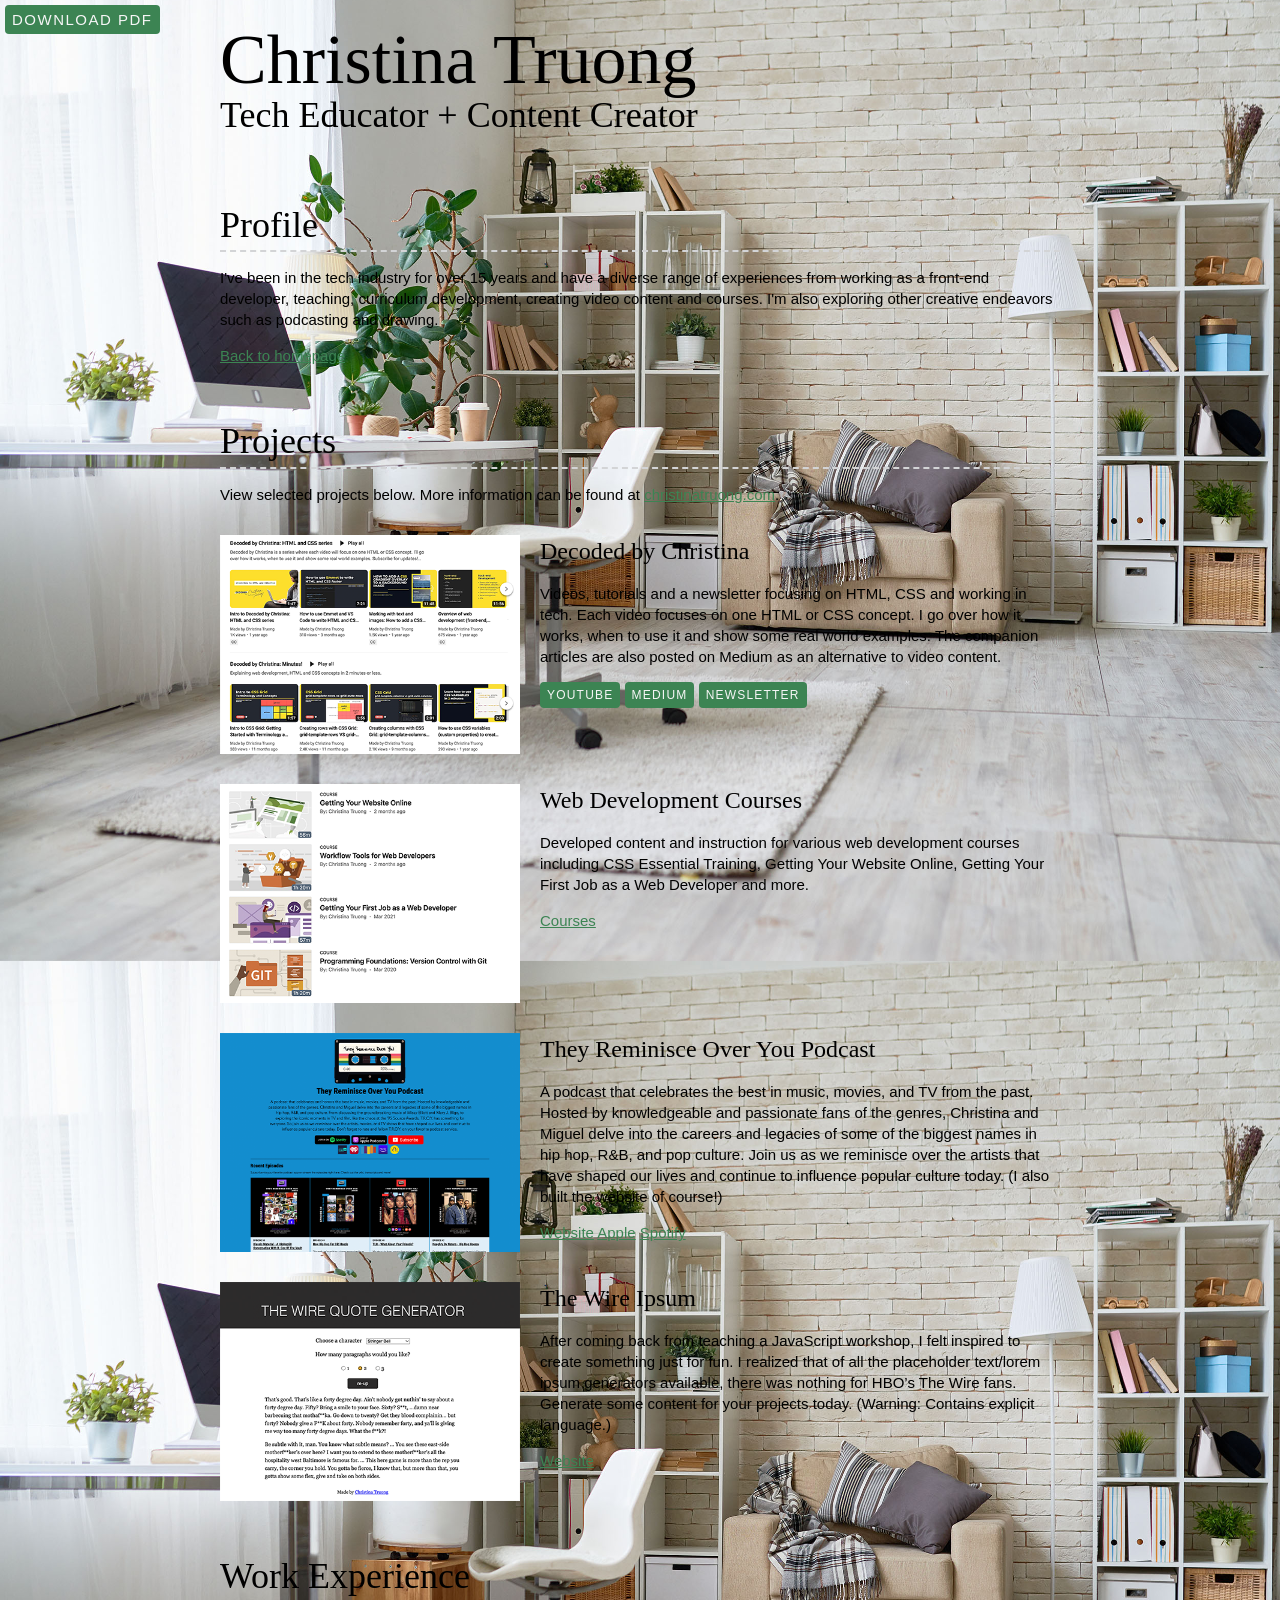
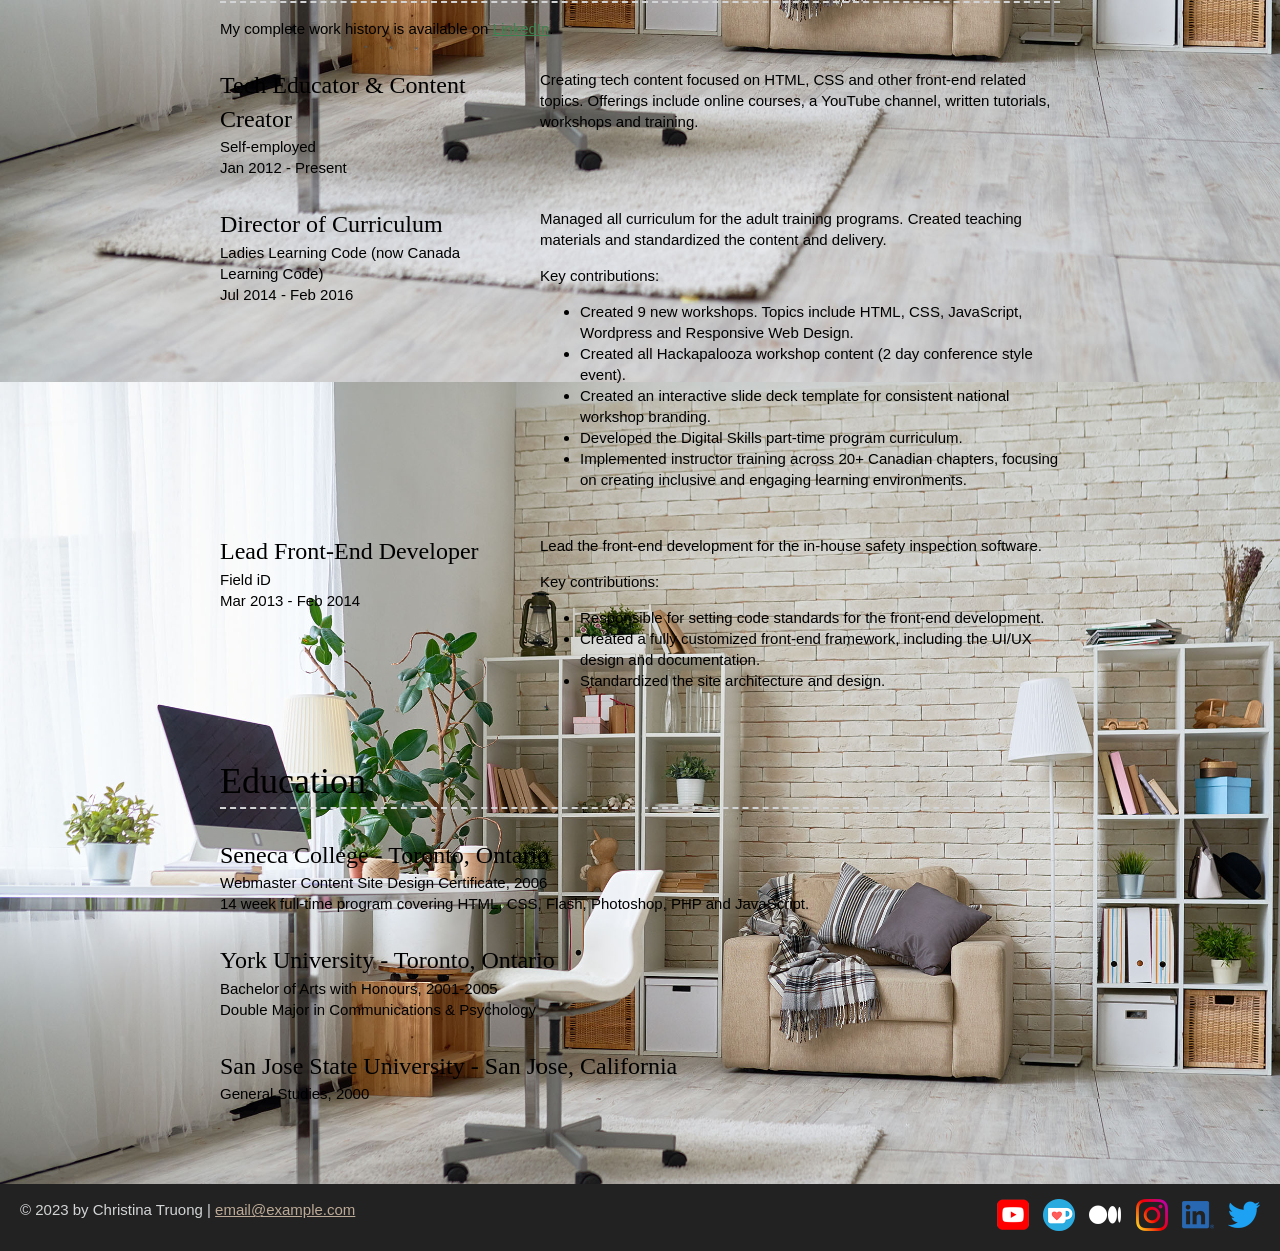
==== commit 4c96408b: "Update responsive styles for resume page" ====
--- a/resume.html
+++ b/resume.html
@@ -12,7 +12,7 @@
     <header>
       <div class="content-wrapper">
         <h1>Christina Truong</h1>
-        <h2>Tech Educator and Content Creator</h2>
+        <h2>Tech Educator + Content Creator</h2>
       </div>
     </header>
       
@@ -29,38 +29,39 @@
       <section class="resume-section">
         <h2>Projects</h2>
         <p>View selected projects below. More information can be found at <a href="https://christinatruong.com" target="_blank">christinatruong.com</a>.</p>
+        <div class="project-wrapper">
+          <section class="project-item">
+            <img src="images/project-decoded-youtube-500px.png" srcset="images/project-decoded-youtube-1000px.png 2x" alt="Decoded by Christina YouTube video thumbnails">
+            <h3>Decoded by Christina</h3>
+            <p>Videos, tutorials and a newsletter focusing on HTML, CSS and working in tech. Each video focuses on one HTML or CSS concept. I go over how it works, when to use it and show some real world examples. The companion articles are also posted on Medium as an alternative to video content.</p>
+            <a class="btn" href="https://www.youtube.com/@madebychristina" target="_blank">YouTube</a>
+            <a class="btn" href="https://medium.com/@christinatruong" target="_blank">Medium</a>
+            <a class="btn" href="https://bychristina.substack.com/" target="_blank">Newsletter</a>
+          </section>
 
-        <section class="project-item">
-          <img src="images/project-decoded-youtube-500px.png" srcset="images/project-decoded-youtube-1000px.png 2x" alt="Decoded by Christina YouTube video thumbnails">
-          <h3>Decoded by Christina</h3>
-          <p>Videos, tutorials and a newsletter focusing on HTML, CSS and working in tech. Each video focuses on one HTML or CSS concept. I go over how it works, when to use it and show some real world examples. The companion articles are also posted on Medium as an alternative to video content.</p>
-          <a class="btn" href="https://www.youtube.com/@madebychristina" target="_blank">YouTube</a>
-          <a class="btn" href="https://medium.com/@christinatruong" target="_blank">Medium</a>
-          <a class="btn" href="https://bychristina.substack.com/" target="_blank">Newsletter</a>
-        </section>
+          <section class="project-item">
+            <img src="images/project-courses-500px.png" srcset="images/project-courses-1000px.png 2x" alt="List of course names and thumbnails">
+            <h3>Web Development Courses</h3>
+            <p>Developed content and instruction for various web development courses including CSS Essential Training, Getting Your Website Online, Getting Your First Job as a Web Developer and more.</p>
+            <a href="https://christinatruong.com/courses/" target="_blank">Courses</a>
+          </section>
 
-        <section class="project-item">
-          <img src="images/project-courses-500px.png" srcset="images/project-courses-1000px.png 2x" alt="List of course names and thumbnails">
-          <h3>Web Development Courses</h3>
-          <p>Developed content and instruction for various web development courses including CSS Essential Training, Getting Your Website Online, Getting Your First Job as a Web Developer and more.</p>
-          <a href="https://christinatruong.com/courses/" target="_blank">Courses</a>
-        </section>
-
-        <section class="project-item">
-          <img src="images/project-troy-podcast-500px.png" srcset="images/project-troy-podcast-1000px.png 2x" alt="The TROY podcast website homepage">
-          <h3>They Reminisce Over You Podcast</h3>
-          <p>A podcast that celebrates the best in music, movies, and TV from the past. Hosted by knowledgeable and passionate fans of the genres, Christina and Miguel delve into the careers and legacies of some of the biggest names in hip hop, R&B, and pop culture. Join us as we reminisce over the artists that have shaped our lives and continue to influence popular culture today. (I also built the website of course!)</p>
-          <a href="https://troypodcast.com/" target="_blank">Website</a>
-          <a href="https://podcasts.apple.com/us/podcast/they-reminisce-over-you/id1541737531" target="_blank">Apple</a>
-          <a href="https://open.spotify.com/show/7JsQ0j7qldRFpHt63AI8Cn" target="_blank">Spotify</a>
-        </section>
+          <section class="project-item">
+            <img src="images/project-troy-podcast-500px.png" srcset="images/project-troy-podcast-1000px.png 2x" alt="The TROY podcast website homepage">
+            <h3>They Reminisce Over You Podcast</h3>
+            <p>A podcast that celebrates the best in music, movies, and TV from the past. Hosted by knowledgeable and passionate fans of the genres, Christina and Miguel delve into the careers and legacies of some of the biggest names in hip hop, R&B, and pop culture. Join us as we reminisce over the artists that have shaped our lives and continue to influence popular culture today. (I also built the website of course!)</p>
+            <a href="https://troypodcast.com/" target="_blank">Website</a>
+            <a href="https://podcasts.apple.com/us/podcast/they-reminisce-over-you/id1541737531" target="_blank">Apple</a>
+            <a href="https://open.spotify.com/show/7JsQ0j7qldRFpHt63AI8Cn" target="_blank">Spotify</a>
+          </section>
         
-        <section class="project-item">
-          <img src="images/project-the-wire-ipsum-500px.png" srcset="images/project-the-wire-ipsum-1000px.png 2x" alt="The Wire Ipsum quote generator website">
-          <h3>The Wire Ipsum</h3>
-          <p>After coming back from teaching a JavaScript workshop, I felt inspired to create something just for fun. I realized that of all the placeholder text/lorem ipsum generators available, there was nothing for HBO’s The Wire fans. Generate some content for your projects today. (Warning: Contains explicit language.)</p>
-          <a href="https://thewireipsum.com" target="_blank">Website</a>
-        </section>
+          <section class="project-item">
+            <img src="images/project-the-wire-ipsum-500px.png" srcset="images/project-the-wire-ipsum-1000px.png 2x" alt="The Wire Ipsum quote generator website">
+            <h3>The Wire Ipsum</h3>
+            <p>After coming back from teaching a JavaScript workshop, I felt inspired to create something just for fun. I realized that of all the placeholder text/lorem ipsum generators available, there was nothing for HBO’s The Wire fans. Generate some content for your projects today. (Warning: Contains explicit language.)</p>
+            <a href="https://thewireipsum.com" target="_blank">Website</a>
+          </section>
+        </div>
       </section>
 
       <!-- //  WORK EXPERIENCE  // -->
--- a/css/styles.css
+++ b/css/styles.css
@@ -124,15 +124,58 @@
     left: 5px;
     font-size: 1.5rem;
 }
+@media screen and (max-width: 1200px) {
+    .download-link {
+        position: absolute;
+    }
+}
+@media screen and (max-width: 500px) {
+    .resume header::before {
+        height: 200px;
+    }
+    h1 {
+        font-size: 5rem;
+    }
+    h2 {
+        font-size: 2.6rem;
+    }
+}
 /* Projects
 ------------------------------------*/
-
+.project-item  {
+    margin: 30px 0;
+}
+project-item img {
+    width: 300px;
+}
+@media screen and (max-width: 860px) {
+    .project-item {
+        display: flow-root;
+    }
+    .project-item img {
+        float: left;
+        margin-right: 20px;
+    }
+}
+@media screen and (min-width: 650px) and (max-width: 859px) {
+    .project-wrapper {
+        display: grid;
+        grid-template-columns: repeat(2, 1fr);
+        column-gap: 20px;
+    }
+    .content-bg img {
+        width: 100%;
+    }
+}
+@media screen and (max-width: 500px) {
+    .project-item img {
+        width: 100%;
+        margin-bottom: 10px;
+    }
+}
 /* Work Experience
 ------------------------------------*/
 .work-item {
-    display: grid;
-    grid-template-columns: 300px 2fr;
-    column-gap: 20px;
     margin: 30px 0;
 }
 .work-details p {
@@ -140,6 +183,16 @@
 }
 .work-summary p {
     margin-top: 0;
+}
+@media screen and (min-width: 860px) {
+    .work-item {
+        display: grid;
+        grid-template-columns: 300px 2fr;
+        column-gap: 20px;
+    }
+    .work-summary p:first-child {
+        margin-top: 0;
+    }
 }
 /* Education
 ------------------------------------*/
